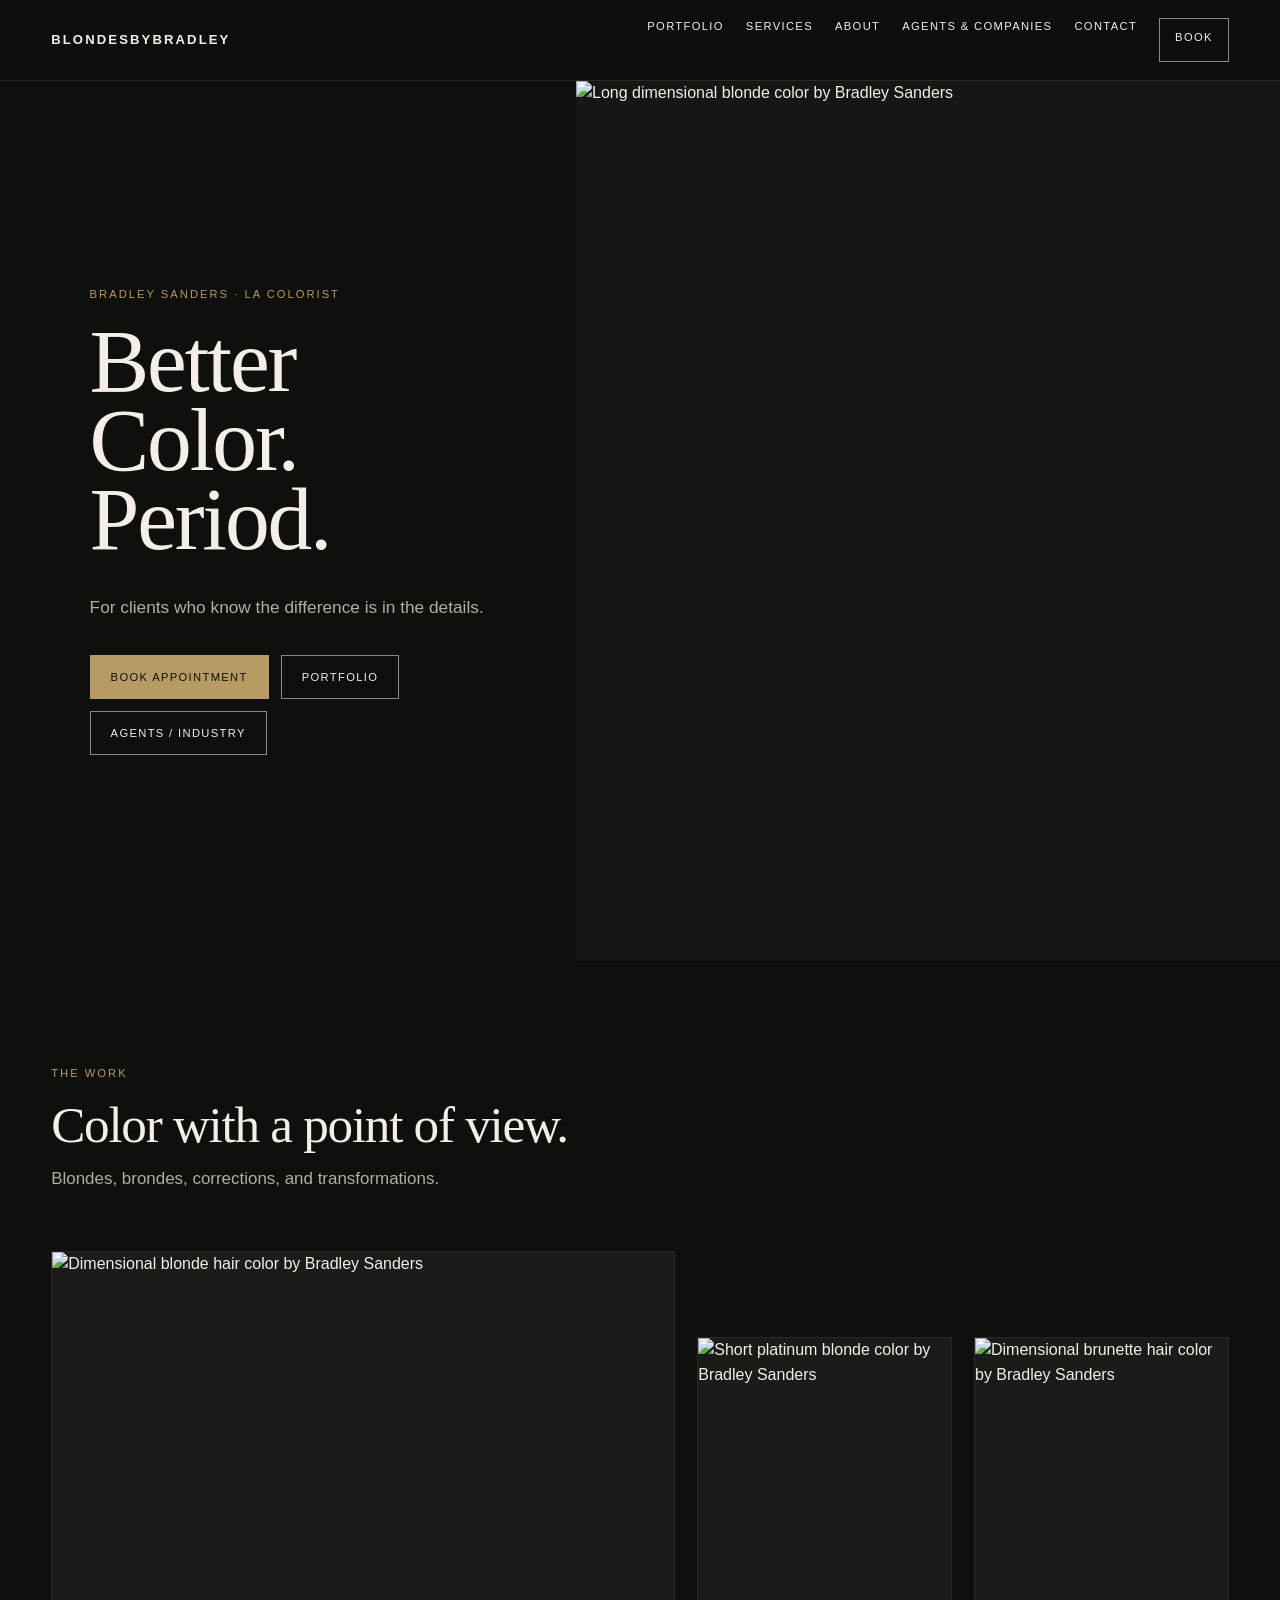
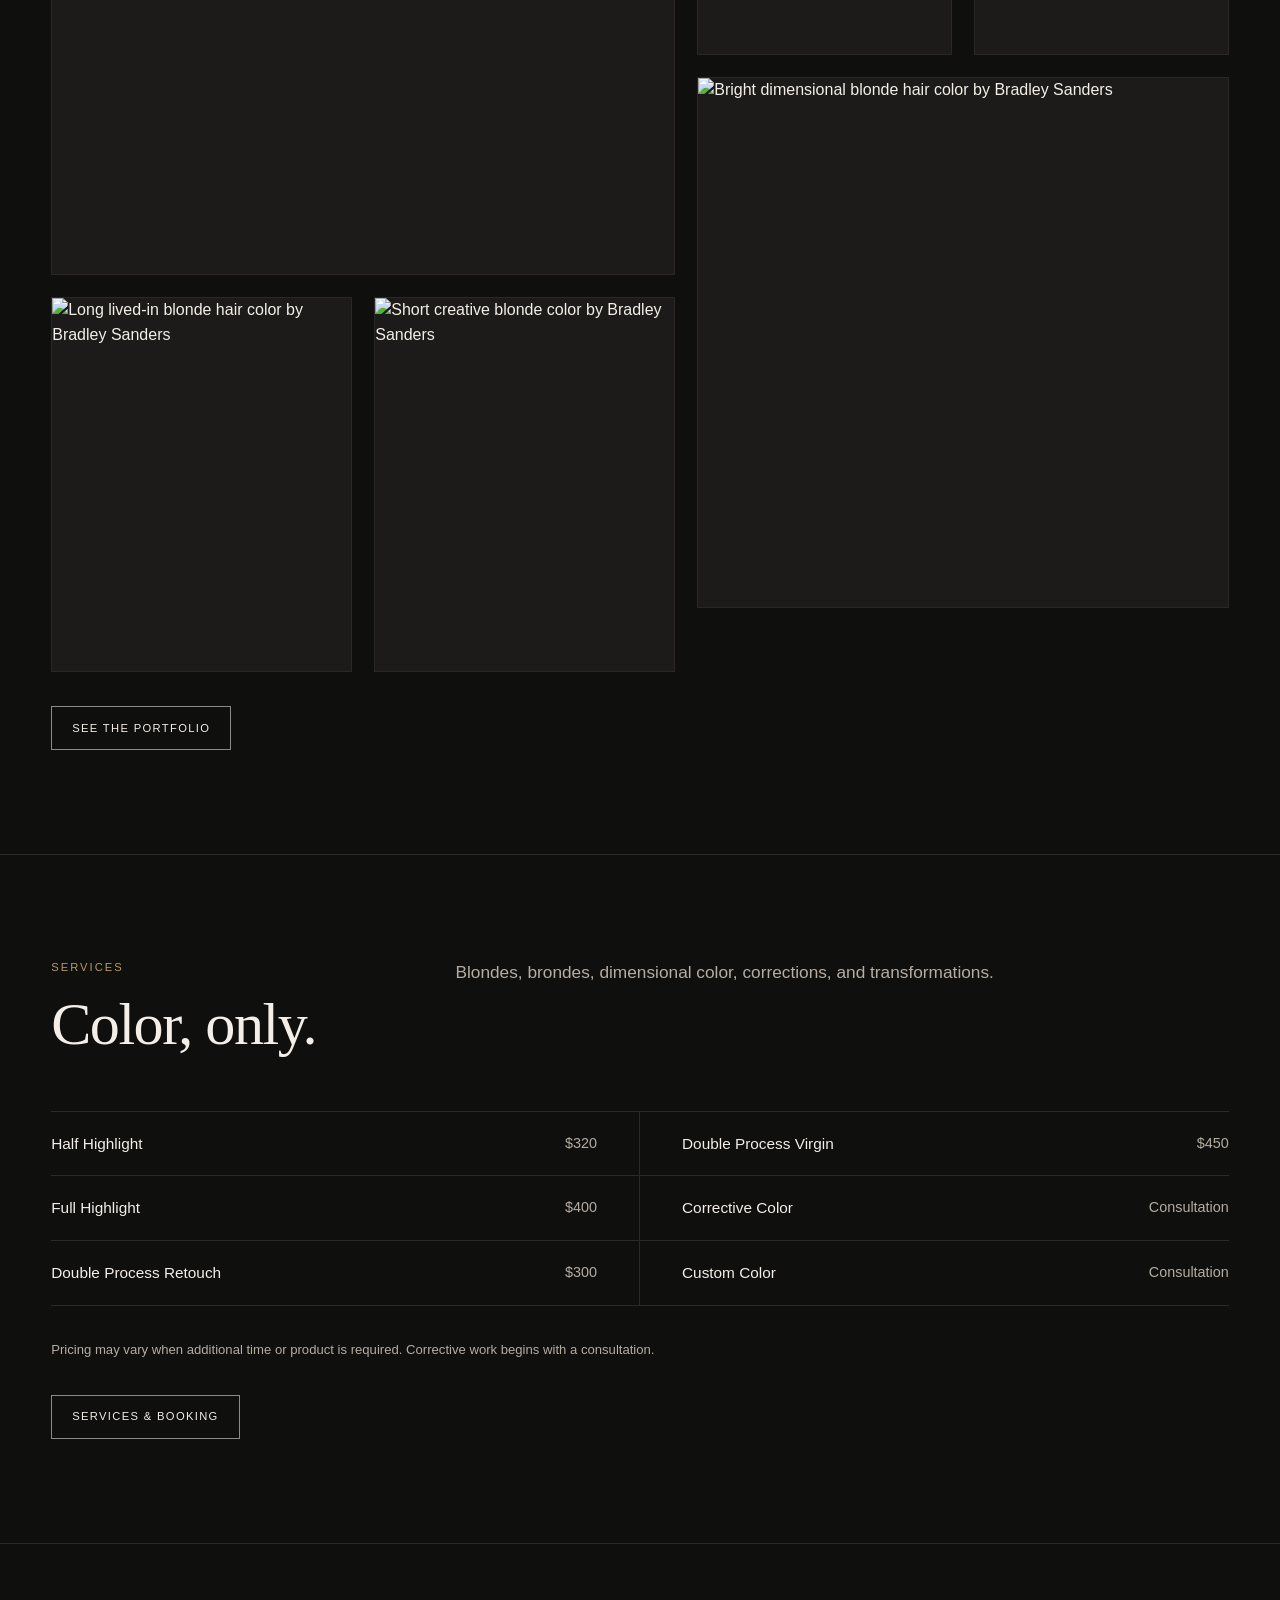
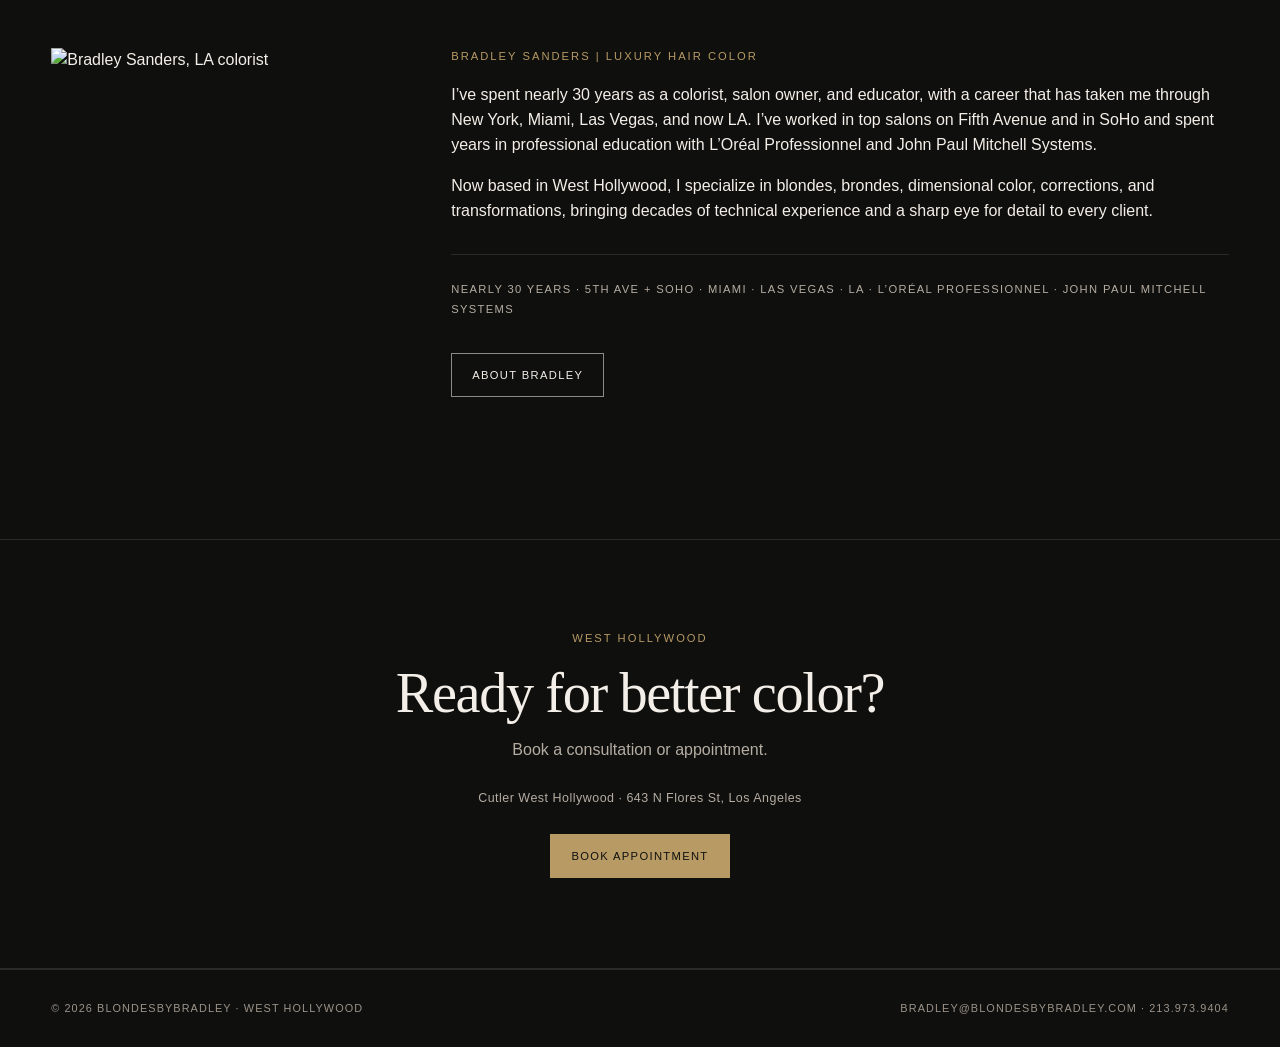
==== index.html @ 2f57b3cc "Publish approved production website pages unchanged" ====
<!doctype html>
<html lang="en">
<head>
<meta charset="utf-8">
<meta name="viewport" content="width=device-width,initial-scale=1">
<meta name="description" content="Blondes, brondes, dimensional color and corrective color by Bradley Sanders, a West Hollywood hair colorist with nearly 30 years of experience.">
<title>West Hollywood Hair Colorist | Bradley Sanders | BlondesByBradley</title>

<link rel="canonical" href="https://blondesbybradley.com/">
<meta property="og:type" content="website">
<meta property="og:site_name" content="BlondesByBradley">
<meta property="og:title" content="West Hollywood Hair Colorist | Bradley Sanders | BlondesByBradley">
<meta property="og:description" content="Blondes, brondes, dimensional color and corrective color by Bradley Sanders, a West Hollywood hair colorist with nearly 30 years of experience.">
<meta property="og:url" content="https://blondesbybradley.com/">
<meta property="og:image" content="https://blondesbybradley.com/assets/home_hero.webp">
<meta name="twitter:card" content="summary_large_image">
<meta name="theme-color" content="#0f0f0e">
<link rel="icon" href="favicon.svg" type="image/svg+xml">
<link rel="manifest" href="site.webmanifest">
<link rel="stylesheet" href="styles.css">
<script type="application/ld+json">{"@context": "https://schema.org", "@type": ["Person", "ProfessionalService"], "name": "Bradley Sanders", "alternateName": "BlondesByBradley", "url": "https://blondesbybradley.com", "email": "bradley@blondesbybradley.com", "telephone": "+1-213-973-9404", "image": "https://blondesbybradley.com/assets/bradley-about-approved.jpg", "jobTitle": "Hair Colorist", "address": {"@type": "PostalAddress", "streetAddress": "643 N Flores St", "addressLocality": "Los Angeles", "addressRegion": "CA", "postalCode": "90069", "addressCountry": "US"}, "areaServed": ["West Hollywood", "Los Angeles"], "sameAs": ["https://www.instagram.com/blondesbybradley/"]}</script>
</head>
<body>
<header class="nav">
  <a class="brand" href="index.html">BLONDESBYBRADLEY</a>
  <button class="mobile-toggle" aria-label="Menu" aria-expanded="false">☰</button>
  <nav class="navlinks">
    <a href="portfolio.html">Portfolio</a>
    <a href="services.html">Services</a>
    <a href="about.html">About</a>
    <a href="agents.html">Agents & Companies</a>
    <a href="contact.html">Contact</a>
    <a class="nav-cta" href="https://www.cutlerwesthollywood.com/" target="_blank" rel="noopener">Book</a>
  </nav>
</header>

<main>
<section class="home-hero">
  <div class="home-hero-copy">
    <div class="eyebrow">Bradley Sanders · LA Colorist</div>
    <h1>Better Color.<br>Period.</h1>
    <p class="lead">For clients who know the difference is in the details.</p>
    <div class="actions">
      <a class="btn primary" href="https://www.cutlerwesthollywood.com/" target="_blank" rel="noopener">Book Appointment</a>
      <a class="btn ghost-dark" href="portfolio.html">Portfolio</a>
      <a class="btn ghost-dark" href="agents.html">Agents / Industry</a>
    </div>
  </div>
  <div class="home-hero-media"><img src="assets/home_hero.webp" alt="Long dimensional blonde color by Bradley Sanders" width="1122" height="1402" decoding="async" loading="eager" fetchpriority="high"></div>
</section>

<section class="section">
  <div class="wrap">
    <div class="home-work-intro">
      <div class="eyebrow">The Work</div>
      <h2>Color with a point of view.</h2>
      <p>Blondes, brondes, corrections, and transformations.</p>
    </div>
    <div class="editorial-gallery">
      <div class="editorial-column">
        <div class="editorial-card"><img src="assets/home_work_01.webp" alt="Dimensional blonde hair color by Bradley Sanders" width="1254" height="1254" decoding="async" loading="lazy"></div>
        <div class="editorial-row">
          <div class="editorial-card"><img src="assets/home_work_04.webp" alt="Long lived-in blonde hair color by Bradley Sanders" width="1122" height="1402" decoding="async" loading="lazy"></div>
          <div class="editorial-card"><img src="assets/home_work_05.webp" alt="Short creative blonde color by Bradley Sanders" width="1254" height="1254" decoding="async" loading="lazy"></div>
        </div>
      </div>
      <div class="editorial-column offset">
        <div class="editorial-row">
          <div class="editorial-card"><img src="assets/home_work_02.webp" alt="Short platinum blonde color by Bradley Sanders" width="1254" height="1254" decoding="async" loading="lazy"></div>
          <div class="editorial-card"><img src="assets/home_work_03_brunette.webp" alt="Dimensional brunette hair color by Bradley Sanders" width="1122" height="1402" decoding="async" loading="lazy"></div>
        </div>
        <div class="editorial-card"><img src="assets/home_work_06.webp" alt="Bright dimensional blonde hair color by Bradley Sanders" width="1254" height="1254" decoding="async" loading="lazy"></div>
      </div>
    </div>
    <div class="actions"><a class="btn ghost-dark" href="portfolio.html">See the Portfolio</a></div>
  </div>
</section>

<section class="section">
  <div class="wrap">
    <div class="section-head">
      <div><div class="eyebrow">Services</div><h2>Color, only.</h2></div>
      <p>Blondes, brondes, dimensional color, corrections, and transformations.</p>
    </div>
    <div class="price-grid">
      <div class="price-item"><span>Half Highlight</span><span>$320</span></div>
      <div class="price-item"><span>Double Process Virgin</span><span>$450</span></div>
      <div class="price-item"><span>Full Highlight</span><span>$400</span></div>
      <div class="price-item"><span>Corrective Color</span><span>Consultation</span></div>
      <div class="price-item"><span>Double Process Retouch</span><span>$300</span></div>
      <div class="price-item"><span>Custom Color</span><span>Consultation</span></div>
    </div>
    <p class="note">Pricing may vary when additional time or product is required. Corrective work begins with a consultation.</p>
    <div class="actions"><a class="btn ghost-dark" href="services.html">Services & Booking</a></div>
  </div>
</section>

<section class="section">
  <div class="wrap home-about">
    <div class="home-about-image"><img src="assets/bradley-about-approved.jpg" alt="Bradley Sanders, LA colorist" width="848" height="1060" decoding="async" loading="lazy"></div>
    <div class="home-about-copy">
      <div class="eyebrow">Bradley Sanders | Luxury Hair Color</div>
      <p>I’ve spent nearly 30 years as a colorist, salon owner, and educator, with a career that has taken me through New York, Miami, Las Vegas, and now LA. I’ve worked in top salons on Fifth Avenue and in SoHo and spent years in professional education with L’Oréal Professionnel and John Paul Mitchell Systems.</p>
      <p>Now based in West Hollywood, I specialize in blondes, brondes, dimensional color, corrections, and transformations, bringing decades of technical experience and a sharp eye for detail to every client.</p>
      <div class="credentials-line">Nearly 30 Years · 5th Ave + SoHo · Miami · Las Vegas · LA · L’Oréal Professionnel · John Paul Mitchell Systems</div>
      <div class="actions"><a class="btn ghost-dark" href="about.html">About Bradley</a></div>
    </div>
  </div>
</section>

<section class="booking-band">
  <div class="wrap">
    <div class="eyebrow">West Hollywood</div>
    <h2>Ready for better color?</h2>
    <p>Book a consultation or appointment.</p><p class="location-line">Cutler West Hollywood · 643 N Flores St, Los Angeles</p>
    <a class="btn primary" href="https://www.cutlerwesthollywood.com/" target="_blank" rel="noopener">Book Appointment</a>
  </div>
</section>
</main>

<footer class="footer">
  <div>© 2026 BlondesByBradley · West Hollywood</div>
  <div><a href="mailto:bradley@blondesbybradley.com">bradley@blondesbybradley.com</a> · <a href="tel:+12139739404">213.973.9404</a></div>
</footer>
<script src="script.js"></script>
</body></html>
---- styles.css ----
:root{
  --ink:#f3eee7;
  --charcoal:#0f0f0e;
  --charcoal-2:#171615;
  --charcoal-3:#1d1b19;
  --ivory:#f3eee7;
  --muted:#b5ada2;
  --muted-2:#9b9389;
  --gold:#b79a64;
  --line:rgba(243,238,231,.12);
  --serif:"EB Garamond", Georgia, serif;
  --sans:"Inter", Arial, sans-serif;
}
*{box-sizing:border-box}
html{scroll-behavior:smooth}
body{margin:0;background:var(--charcoal);color:var(--ink);font-family:var(--sans);font-size:16px;line-height:1.56;-webkit-font-smoothing:antialiased}
a{color:inherit;text-decoration:none}
img{display:block;max-width:100%}
button,input,select,textarea{font:inherit}
.wrap{width:min(1180px,92vw);margin:0 auto}
.nav{position:sticky;top:0;z-index:50;display:flex;align-items:center;justify-content:space-between;padding:18px 4vw;border-bottom:1px solid var(--line);background:rgba(15,15,14,.96);backdrop-filter:blur(14px)}
.brand{font-size:.82rem;letter-spacing:.16em;font-weight:700;white-space:nowrap}
.navlinks{display:flex;gap:22px;align-items:center;font-size:.7rem;letter-spacing:.12em;text-transform:uppercase}
.navlinks a{position:relative}
.navlinks a:not(.nav-cta)::after{content:"";position:absolute;left:0;right:100%;bottom:-5px;height:1px;background:var(--ivory);transition:right .25s ease}
.navlinks a:hover::after,.navlinks a.active::after{right:0}
.nav-cta{border:1px solid rgba(243,238,231,.55);padding:10px 15px;transition:.25s ease}
.nav-cta:hover{background:var(--gold);border-color:var(--gold);color:#11110f}
.mobile-toggle{display:none;background:none;border:0;font-size:1.2rem;color:var(--ivory)}
.eyebrow{font-size:.7rem;letter-spacing:.18em;text-transform:uppercase;color:var(--gold);margin:0 0 18px}
h1,h2,h3{font-family:var(--serif);font-weight:500;letter-spacing:-.025em;margin:0}
h1{font-size:clamp(4.1rem,7vw,7rem);line-height:.88}
h2{font-size:clamp(2.7rem,4.7vw,4.8rem);line-height:.96}
h3{font-size:clamp(1.45rem,2vw,2rem);line-height:1.05}
.lead{font-size:clamp(1.02rem,1.35vw,1.18rem);max-width:560px;margin:28px 0 0;color:var(--muted)}
.actions{display:flex;flex-wrap:wrap;gap:12px;margin-top:34px}
.btn{display:inline-flex;align-items:center;justify-content:center;min-height:46px;padding:0 20px;border:1px solid currentColor;font-size:.7rem;letter-spacing:.12em;text-transform:uppercase;transition:.25s ease}
.btn.primary{background:var(--gold);border-color:var(--gold);color:#11110f}
.btn:hover{background:var(--ivory);border-color:var(--ivory);color:#11110f}
.btn.ghost-dark{color:var(--ivory);border-color:rgba(243,238,231,.55)}
.text-link{font-size:.76rem;letter-spacing:.12em;text-transform:uppercase;border-bottom:1px solid currentColor;padding-bottom:4px}
.section{padding:104px 0;border-bottom:1px solid var(--line);background:var(--charcoal)}
.section.compact{padding:76px 0}
.page-hero{padding:112px 0 76px;border-bottom:1px solid var(--line);background:var(--charcoal)}
.page-hero h1{max-width:11ch}
.page-hero .lede{max-width:760px;color:var(--muted)}
.section-head{display:grid;grid-template-columns:.44fr 1fr;gap:64px;align-items:start;margin-bottom:58px}
.section-head p{margin:0;max-width:690px;font-size:1.08rem;color:var(--muted)}
.footer{padding:30px 4vw;display:flex;justify-content:space-between;gap:20px;font-size:.68rem;letter-spacing:.1em;text-transform:uppercase;border-top:1px solid var(--line);background:var(--charcoal);color:var(--muted-2)}

/* HOME */
.home-hero{display:grid;grid-template-columns:minmax(0,.9fr) minmax(0,1.1fr);background:var(--charcoal);color:var(--ivory);min-height:850px}
.home-hero-copy{display:flex;flex-direction:column;justify-content:center;padding:8vw 6vw 8vw 7vw;position:relative;z-index:2}
.home-hero-copy h1{max-width:7.6ch}
.home-hero-copy .lead{max-width:410px;margin-top:36px;position:relative;display:block;z-index:3}
.home-hero-media{display:flex;align-items:stretch;background:var(--charcoal-2);min-width:0}
.home-hero-media img{width:100%;height:100%;object-fit:contain;background:var(--charcoal-2)}
.home-work-intro{max-width:760px;margin-bottom:58px}
.home-work-intro h2{font-size:clamp(2.4rem,4vw,4.2rem)}
.home-work-intro p{color:var(--muted);font-size:1.06rem}
.editorial-gallery{display:grid;grid-template-columns:1.08fr .92fr;gap:22px;align-items:start}
.editorial-column{display:grid;gap:22px}
.editorial-column.offset{padding-top:86px}
.editorial-card{background:var(--charcoal-3);border:1px solid rgba(243,238,231,.06)}
.editorial-card img{width:100%;height:auto;object-fit:contain;background:var(--charcoal-3)}
.editorial-row{display:grid;grid-template-columns:repeat(2,1fr);gap:22px}
.price-grid{display:grid;grid-template-columns:repeat(2,1fr);gap:0;border-top:1px solid var(--line);margin-top:50px}
.price-item{display:flex;justify-content:space-between;gap:28px;padding:20px 0;border-bottom:1px solid var(--line)}
.price-item:nth-child(odd){padding-right:42px;border-right:1px solid var(--line)}
.price-item:nth-child(even){padding-left:42px}
.price-item span:first-child{font-size:.96rem}
.price-item span:last-child{font-size:.9rem;color:var(--muted)}
.home-about{display:grid;grid-template-columns:310px 1fr;gap:90px;align-items:start}
.home-about-image img{width:100%;height:auto;object-fit:contain}
.home-about-copy{max-width:780px}
.home-about-copy p{color:var(--ink)}
.home-about-copy .credentials-line{margin:30px 0 0;padding-top:24px;border-top:1px solid var(--line);font-size:.7rem;letter-spacing:.12em;line-height:1.8;text-transform:uppercase;color:var(--muted)}
.booking-band{text-align:center;padding:90px 0;background:var(--charcoal);color:var(--ivory);border-bottom:1px solid var(--line)}
.booking-band h2{font-size:clamp(2.5rem,4.4vw,4.5rem)}
.booking-band p{color:var(--muted);margin:18px auto 26px;max-width:560px}

/* PORTFOLIO */
.portfolio-grid{display:grid;grid-template-columns:repeat(12,1fr);gap:22px;align-items:start}
.portfolio-card{margin:0;background:var(--charcoal-3);border:1px solid rgba(243,238,231,.06)}
.portfolio-card img{width:100%;height:auto;object-fit:contain;background:var(--charcoal-3)}
.portfolio-card figcaption{padding:10px 2px 0;font-size:.68rem;letter-spacing:.1em;text-transform:uppercase;color:var(--muted)}
.portfolio-card.span4{grid-column:span 4}
.portfolio-card.span5{grid-column:span 5}
.portfolio-card.span6{grid-column:span 6}
.portfolio-card.shift-s{margin-top:70px}
.portfolio-card.shift-m{margin-top:110px}
.portfolio-card.shift-l{margin-top:150px}

/* ABOUT */
.about-layout{display:grid;grid-template-columns:.9fr 1.1fr;gap:9vw;align-items:start}
.bio-copy{max-width:690px}
.bio-copy p{margin:0 0 18px;color:var(--ink);font-size:1.03rem}
.fact-grid{display:grid;grid-template-columns:repeat(2,1fr);border-top:1px solid var(--line);margin-top:42px}
.fact{padding:22px 0;border-bottom:1px solid var(--line)}
.fact:nth-child(odd){padding-right:36px;border-right:1px solid var(--line)}
.fact:nth-child(even){padding-left:36px}
.fact strong{display:block;font-family:var(--serif);font-size:1.45rem;font-weight:500;margin-bottom:3px}
.fact span{font-size:.74rem;letter-spacing:.08em;text-transform:uppercase;color:var(--muted)}

/* SERVICES */
.services-grid{display:grid;grid-template-columns:repeat(2,1fr);gap:0;border-top:1px solid var(--line)}
.service{padding:36px 0;border-bottom:1px solid var(--line)}
.service:nth-child(odd){padding-right:50px;border-right:1px solid var(--line)}
.service:nth-child(even){padding-left:50px}
.service p{margin:13px 0 0;color:var(--muted);max-width:470px}
.service-price{display:block;margin-top:14px;font-size:.72rem;letter-spacing:.1em;text-transform:uppercase;color:var(--ink)}
.note{font-size:.82rem;color:var(--muted);margin-top:34px;max-width:760px}
.booking-box{display:grid;grid-template-columns:1fr 1fr;gap:70px;align-items:center}
.booking-box .contact-links{margin-top:0}

/* AGENTS */
.agent-hero{display:grid;grid-template-columns:.92fr 1.08fr;background:var(--charcoal);color:var(--ivory)}
.agent-copy{padding:100px 7vw;display:flex;justify-content:center;flex-direction:column}
.agent-copy .lead{color:var(--muted)}
.agent-media{display:flex;background:var(--charcoal-2)}
.agent-media img{width:100%;height:100%;object-fit:contain;background:var(--charcoal-2)}
.credentials{display:grid;grid-template-columns:repeat(2,1fr);border-top:1px solid var(--line)}
.cred{padding:20px 0;border-bottom:1px solid var(--line)}
.cred:nth-child(odd){padding-right:40px;border-right:1px solid var(--line)}
.cred:nth-child(even){padding-left:40px}
.cred strong{display:block;font-family:var(--serif);font-size:1.35rem;font-weight:500;margin-bottom:4px}
.cred span{color:var(--muted);font-size:.82rem}
.form-grid{display:grid;grid-template-columns:repeat(2,1fr);gap:22px}
.field{display:flex;flex-direction:column;gap:8px}
.field.full{grid-column:1/-1}
label{font-size:.68rem;letter-spacing:.13em;text-transform:uppercase;color:var(--muted)}
input,select,textarea{width:100%;border:0;border-bottom:1px solid var(--line);background:transparent;padding:12px 2px;border-radius:0;outline:none;color:var(--ink)}
textarea{min-height:135px;resize:vertical}
input:focus,select:focus,textarea:focus{border-bottom-color:var(--ivory)}

/* CONTACT */
.contact-grid{display:grid;grid-template-columns:1fr 1fr;gap:9vw}
.contact-links{display:grid;border-top:1px solid var(--line)}
.contact-links a{display:flex;justify-content:space-between;gap:20px;padding:20px 0;border-bottom:1px solid var(--line);font-size:.82rem;letter-spacing:.08em;text-transform:uppercase}
.contact-links a span:last-child{color:var(--muted);text-transform:none;letter-spacing:0;text-align:right}

@media(max-width:900px){
  .navlinks{display:none;position:absolute;top:66px;left:0;right:0;padding:24px 4vw;background:rgba(15,15,14,.98);border-bottom:1px solid var(--line);flex-direction:column;align-items:flex-start}.navlinks.open{display:flex}.mobile-toggle{display:block}
  .home-hero,.agent-hero{grid-template-columns:1fr;min-height:auto}.home-hero-copy{padding:92px 6vw 68px}.home-hero-media img,.agent-media img{height:auto}
  .section{padding:78px 0}.section-head,.about-layout,.contact-grid,.booking-box{grid-template-columns:1fr;gap:32px}.section-head{margin-bottom:42px}
  .editorial-gallery{grid-template-columns:1fr}.editorial-column.offset{padding-top:0}.editorial-row{grid-template-columns:1fr}
  .price-grid,.services-grid,.credentials,.fact-grid{grid-template-columns:1fr}
  .price-item:nth-child(n),.service:nth-child(n),.cred:nth-child(n),.fact:nth-child(n){padding-left:0;padding-right:0;border-right:0}
  .home-about{grid-template-columns:1fr;gap:36px}.home-about-image{max-width:310px}
  .portfolio-grid{grid-template-columns:1fr}.portfolio-card:nth-child(n){grid-column:auto;margin-top:0}
  .form-grid{grid-template-columns:1fr}.field.full{grid-column:auto}.agent-copy{padding:90px 6vw 65px}
}
@media(max-width:560px){
  h1{font-size:3.7rem}.page-hero h1{font-size:3.9rem}.nav{padding:17px 5vw}.section{padding:62px 0}.wrap{width:min(90vw,1180px)}
  .footer{flex-direction:column}.home-hero-copy{padding-top:78px}.contact-links a{flex-direction:column;gap:4px}.contact-links a span:last-child{text-align:left}
}

.portfolio-card.center-last{grid-column:5/9;margin-top:70px}
@media(max-width:900px){.portfolio-card.center-last{grid-column:auto;margin-top:0}}





/* AGENTS WORK STRIP - EQUAL SIZE */
.agents-work-grid{
  display:grid;
  grid-template-columns:repeat(3,1fr);
  gap:24px;
  align-items:start;
}
.agents-work-grid figure{margin:0}
.agents-work-frame{
  width:100%;
  aspect-ratio:4 / 5;
  background:var(--charcoal-3);
  display:flex;
  align-items:center;
  justify-content:center;
  overflow:hidden;
}
.agents-work-frame img{
  width:100%;
  height:100%;
  object-fit:contain;
  display:block;
}
.agents-work-grid figcaption{
  padding-top:10px;
  font-size:.68rem;
  letter-spacing:.1em;
  text-transform:uppercase;
  color:var(--muted);
}

/* PORTFOLIO IMPACT V5 */
.portfolio-impact{padding-top:28px}
.impact-row{
  display:grid;
  gap:28px;
  align-items:start;
  margin-bottom:96px;
}
.impact-7-5{grid-template-columns:1.4fr 1fr}
.impact-5-7{grid-template-columns:1fr 1.4fr}
.impact-6-6{grid-template-columns:1fr 1fr}
.impact-card{margin:0;min-width:0}
.impact-card img{
  width:100%;
  height:auto;
  object-fit:contain;
  background:var(--charcoal-3);
  display:block;
}
.impact-card figcaption{
  padding-top:10px;
  font-size:.68rem;
  letter-spacing:.1em;
  text-transform:uppercase;
  color:var(--muted);
}
.impact-drop{margin-top:72px}
.impact-drop-sm{margin-top:42px}

@media(max-width:900px){
  .agents-work-grid{grid-template-columns:1fr;gap:36px}
  .impact-row,
  .impact-7-5,
  .impact-5-7,
  .impact-6-6{
    grid-template-columns:1fr;
    gap:36px;
    margin-bottom:58px;
  }
  .impact-drop,.impact-drop-sm{margin-top:0}
}

.location-line{margin-top:10px;font-size:.78rem;letter-spacing:.04em;color:var(--muted)}
.career-path{margin:8px 0 24px;color:var(--muted);font-size:.9rem;letter-spacing:.04em}
.bronde-final{grid-column:2/12;margin-top:70px}
@media(max-width:900px){.bronde-final{grid-column:auto;margin-top:0}}

/* FINAL OVERLAP SAFETY */
.about-layout h2{max-width:100%;overflow-wrap:anywhere}
#agents-profile .section-head,
.agents-profile .section-head,
.agents-projects .section-head{grid-template-columns:1fr 1fr}
.section-head h2{max-width:100%}
.agent-copy,.section-head>div,.section-head>p{min-width:0}

/* LAUNCH POLISH */
:focus-visible{outline:2px solid var(--gold);outline-offset:4px}
.navlinks a,.mobile-toggle,.btn{min-height:44px}
.form-note{font-size:.75rem;color:var(--muted);margin:10px 0 0}
@media (prefers-reduced-motion:reduce){
  *{scroll-behavior:auto!important;transition:none!important;animation:none!important}
}
@media(max-width:560px){
  .home-hero-copy h1{font-size:3.25rem;line-height:.94;max-width:100%}
  .page-hero h1{font-size:3.4rem;line-height:.96}
  .btn{width:100%;min-height:48px}
  .actions{width:100%}
  .agents-work-frame{aspect-ratio:auto}
  .agents-work-frame img{height:auto}
}
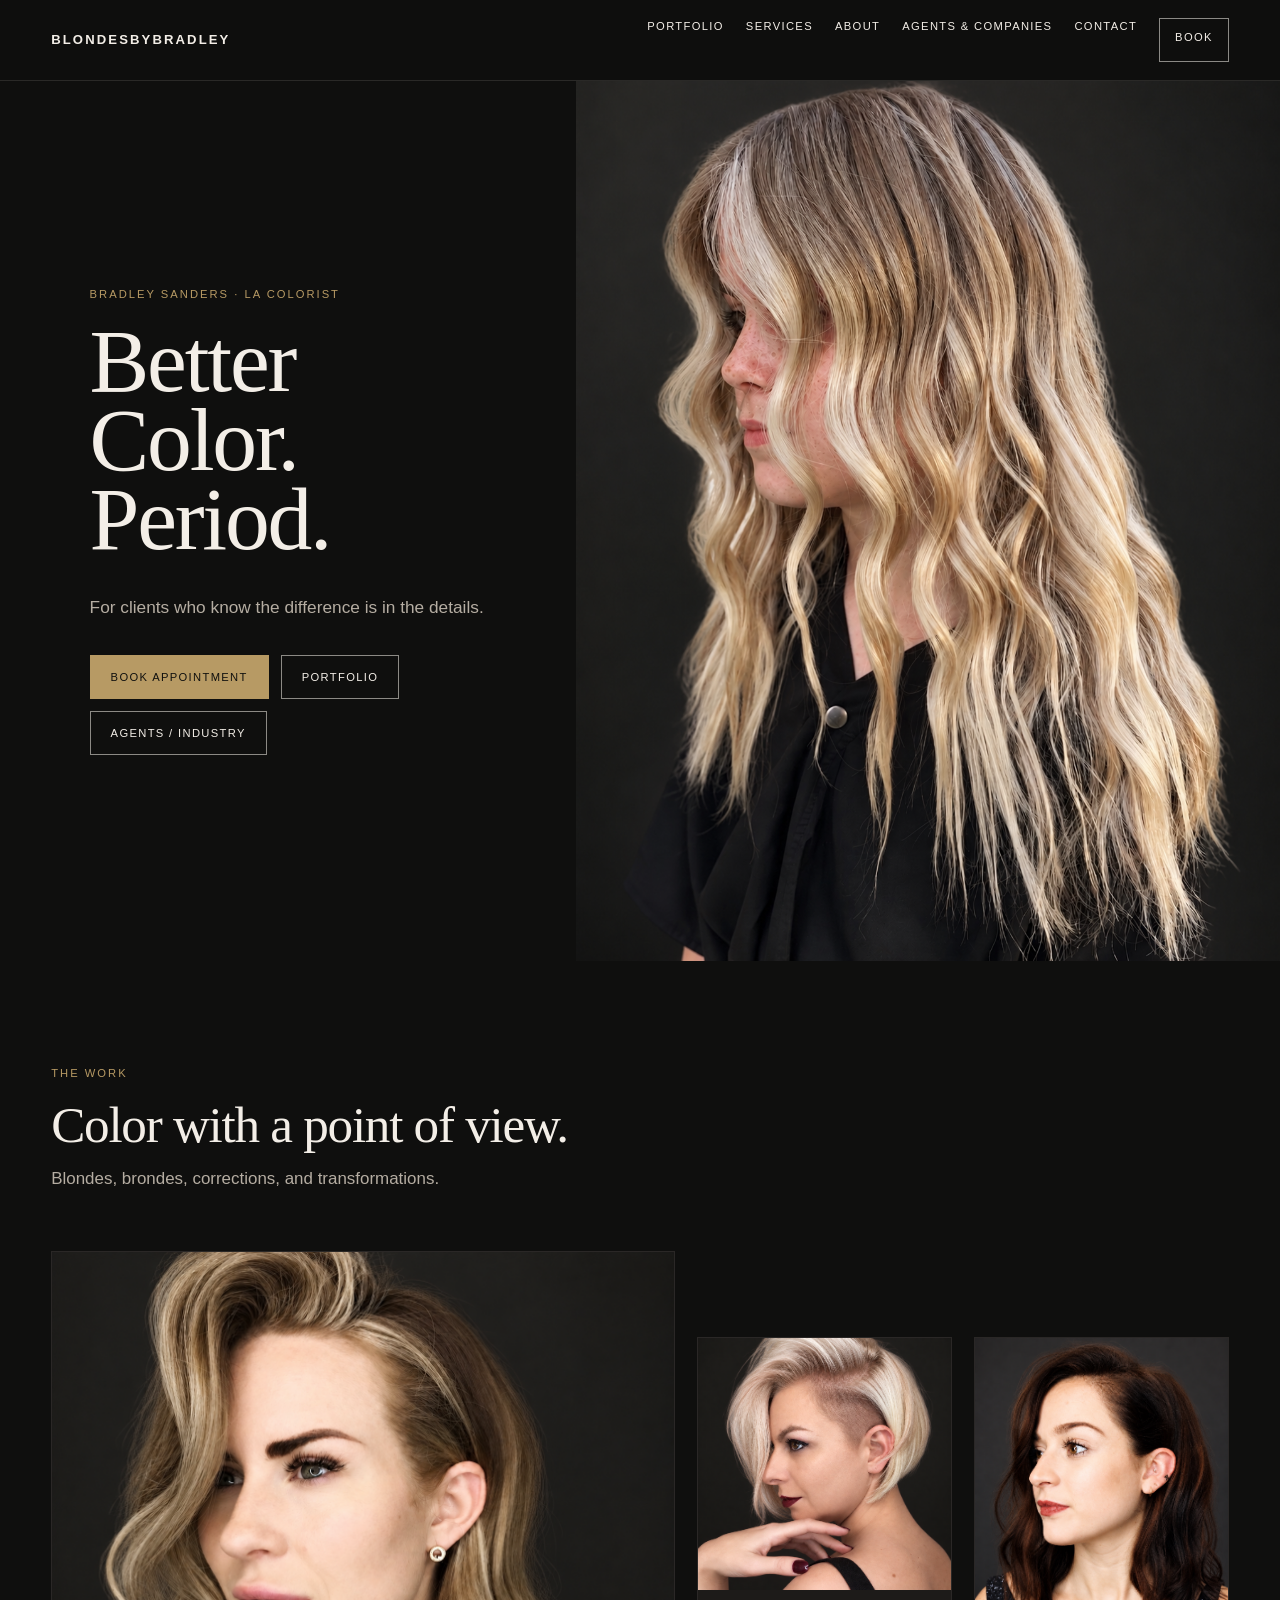
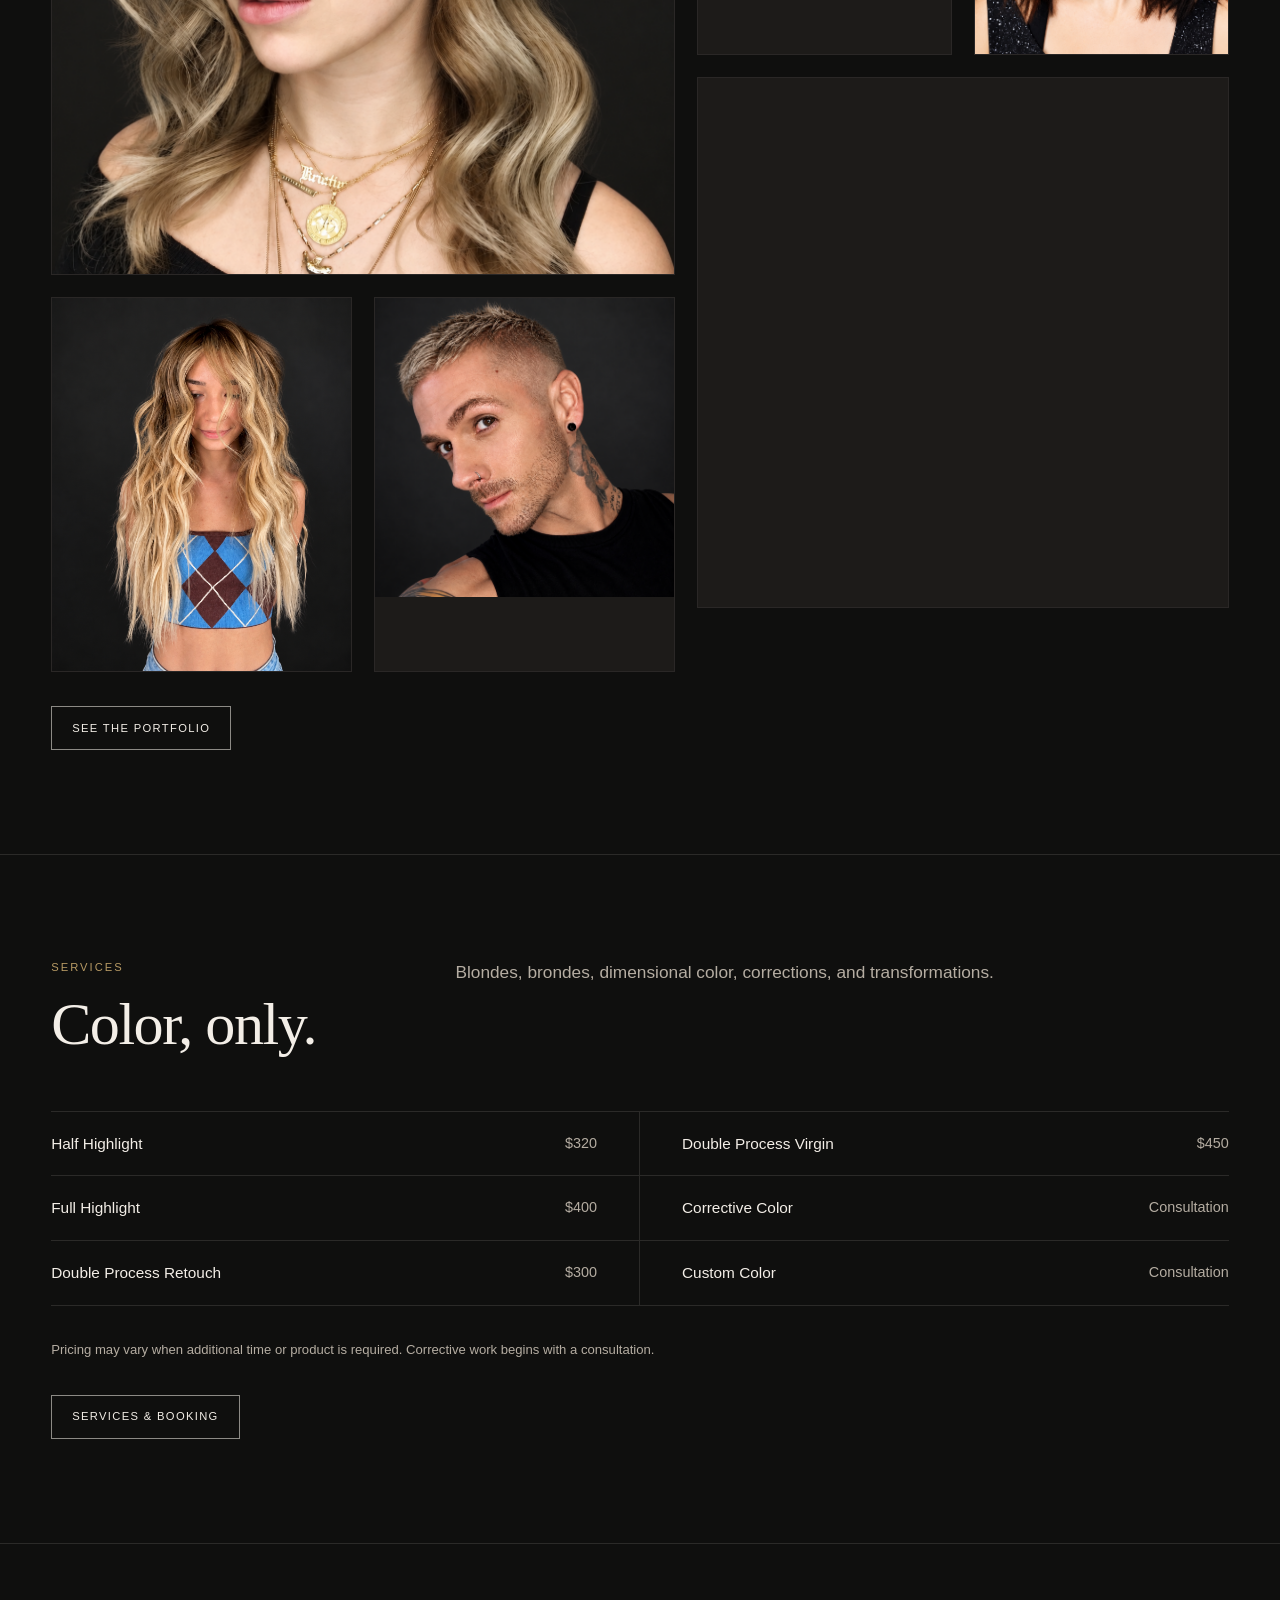
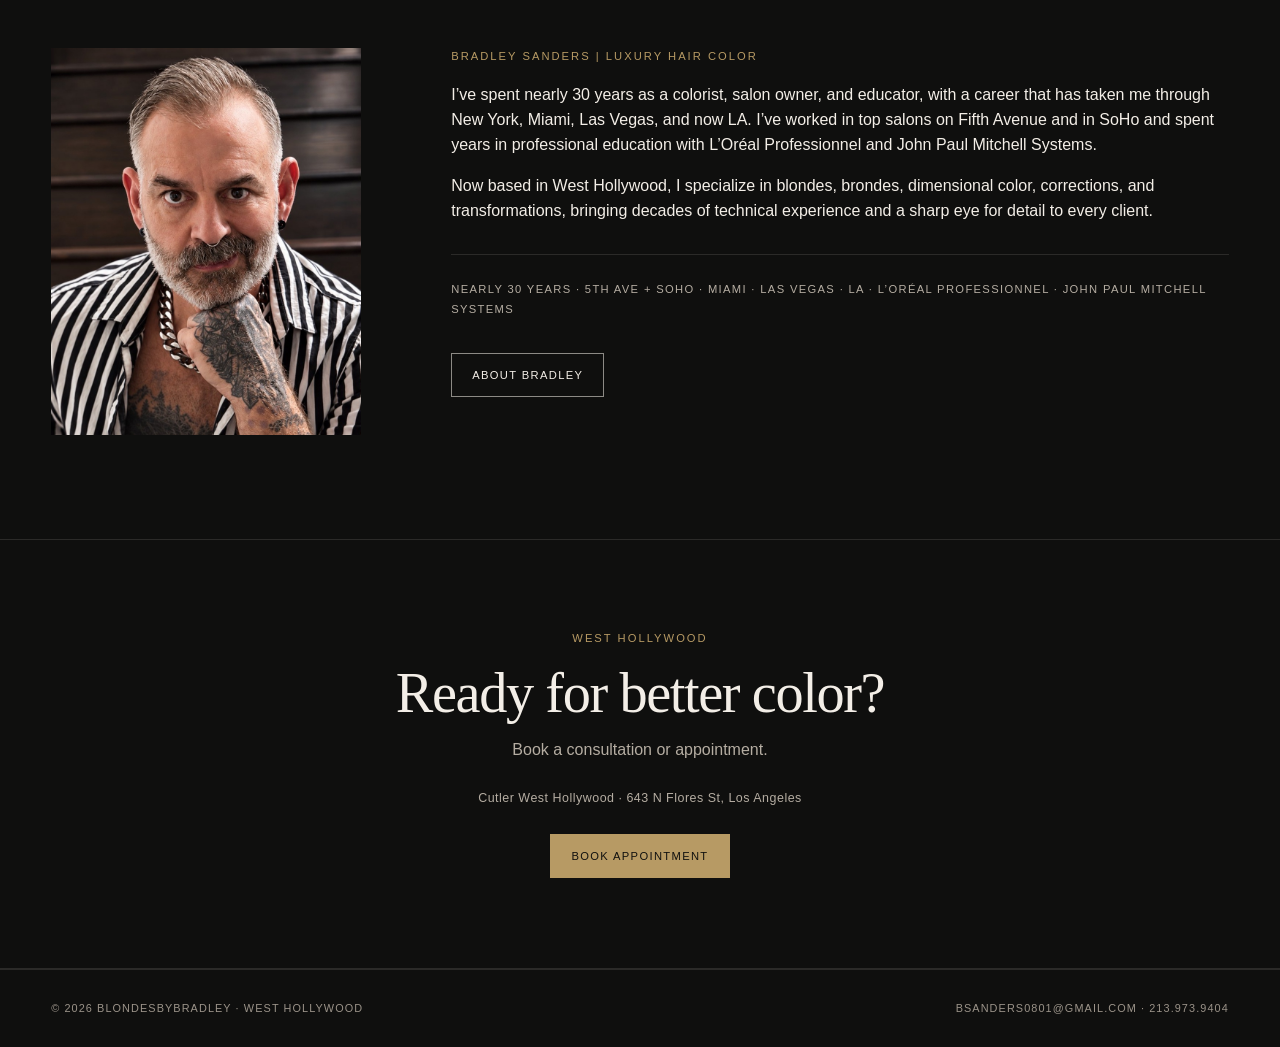
==== commit bfdb7952: "Temporarily route inquiries to working Gmail during Workspace recovery" ====
--- a/index.html
+++ b/index.html
@@ -18,7 +18,7 @@
 <link rel="icon" href="favicon.svg" type="image/svg+xml">
 <link rel="manifest" href="site.webmanifest">
 <link rel="stylesheet" href="styles.css">
-<script type="application/ld+json">{"@context": "https://schema.org", "@type": ["Person", "ProfessionalService"], "name": "Bradley Sanders", "alternateName": "BlondesByBradley", "url": "https://blondesbybradley.com", "email": "bradley@blondesbybradley.com", "telephone": "+1-213-973-9404", "image": "https://blondesbybradley.com/assets/bradley-about-approved.jpg", "jobTitle": "Hair Colorist", "address": {"@type": "PostalAddress", "streetAddress": "643 N Flores St", "addressLocality": "Los Angeles", "addressRegion": "CA", "postalCode": "90069", "addressCountry": "US"}, "areaServed": ["West Hollywood", "Los Angeles"], "sameAs": ["https://www.instagram.com/blondesbybradley/"]}</script>
+<script type="application/ld+json">{"@context": "https://schema.org", "@type": ["Person", "ProfessionalService"], "name": "Bradley Sanders", "alternateName": "BlondesByBradley", "url": "https://blondesbybradley.com", "email": "BSanders0801@gmail.com", "telephone": "+1-213-973-9404", "image": "https://blondesbybradley.com/assets/bradley-about-approved.jpg", "jobTitle": "Hair Colorist", "address": {"@type": "PostalAddress", "streetAddress": "643 N Flores St", "addressLocality": "Los Angeles", "addressRegion": "CA", "postalCode": "90069", "addressCountry": "US"}, "areaServed": ["West Hollywood", "Los Angeles"], "sameAs": ["https://www.instagram.com/blondesbybradley/"]}</script>
 </head>
 <body>
 <header class="nav">
@@ -120,7 +120,7 @@
 
 <footer class="footer">
   <div>© 2026 BlondesByBradley · West Hollywood</div>
-  <div><a href="mailto:bradley@blondesbybradley.com">bradley@blondesbybradley.com</a> · <a href="tel:+12139739404">213.973.9404</a></div>
+  <div><a href="mailto:BSanders0801@gmail.com">BSanders0801@gmail.com</a> · <a href="tel:+12139739404">213.973.9404</a></div>
 </footer>
 <script src="script.js"></script>
 </body></html>
--- a/styles.css
+++ b/styles.css
@@ -264,3 +264,10 @@
   .agents-work-frame{aspect-ratio:auto}
   .agents-work-frame img{height:auto}
 }
+
+/* Preserve source proportions when gallery and About photos scale down. */
+.pw img,
+.about-photo img{
+  height:auto;
+  object-fit:contain;
+}
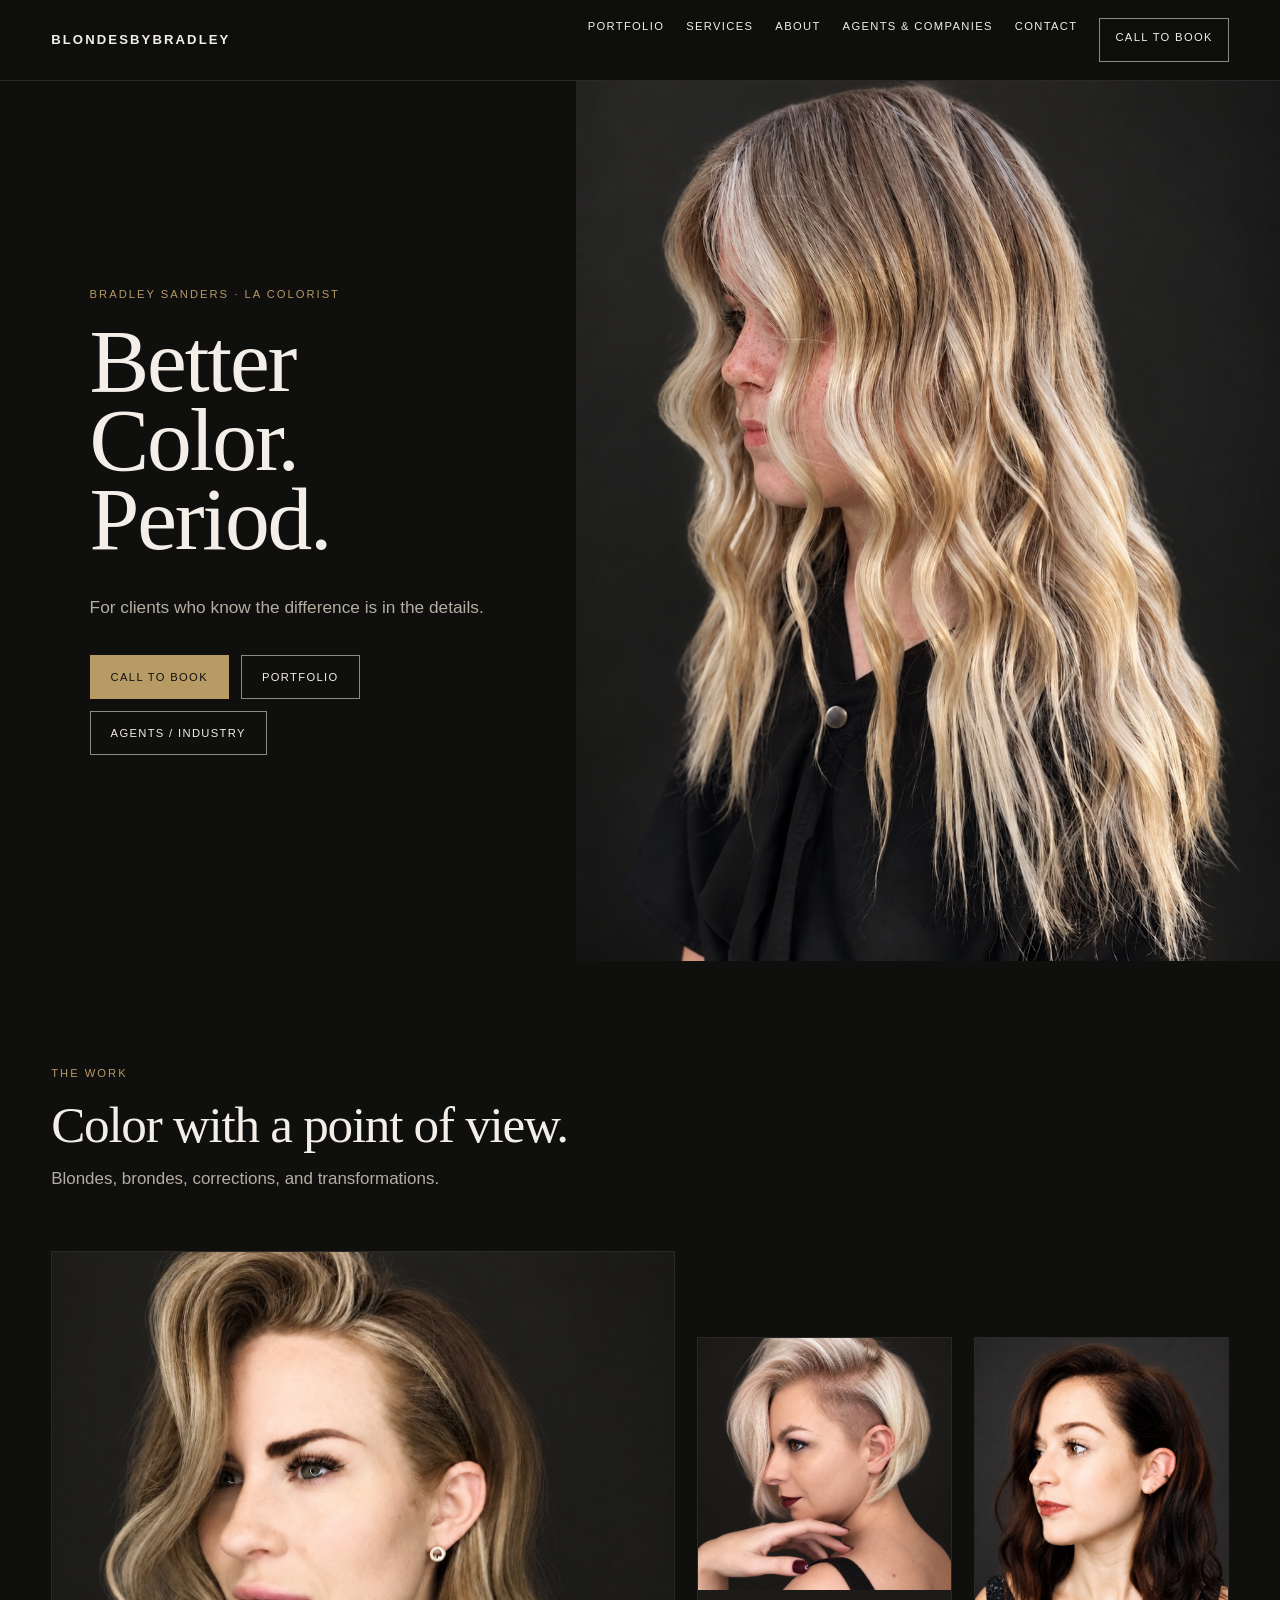
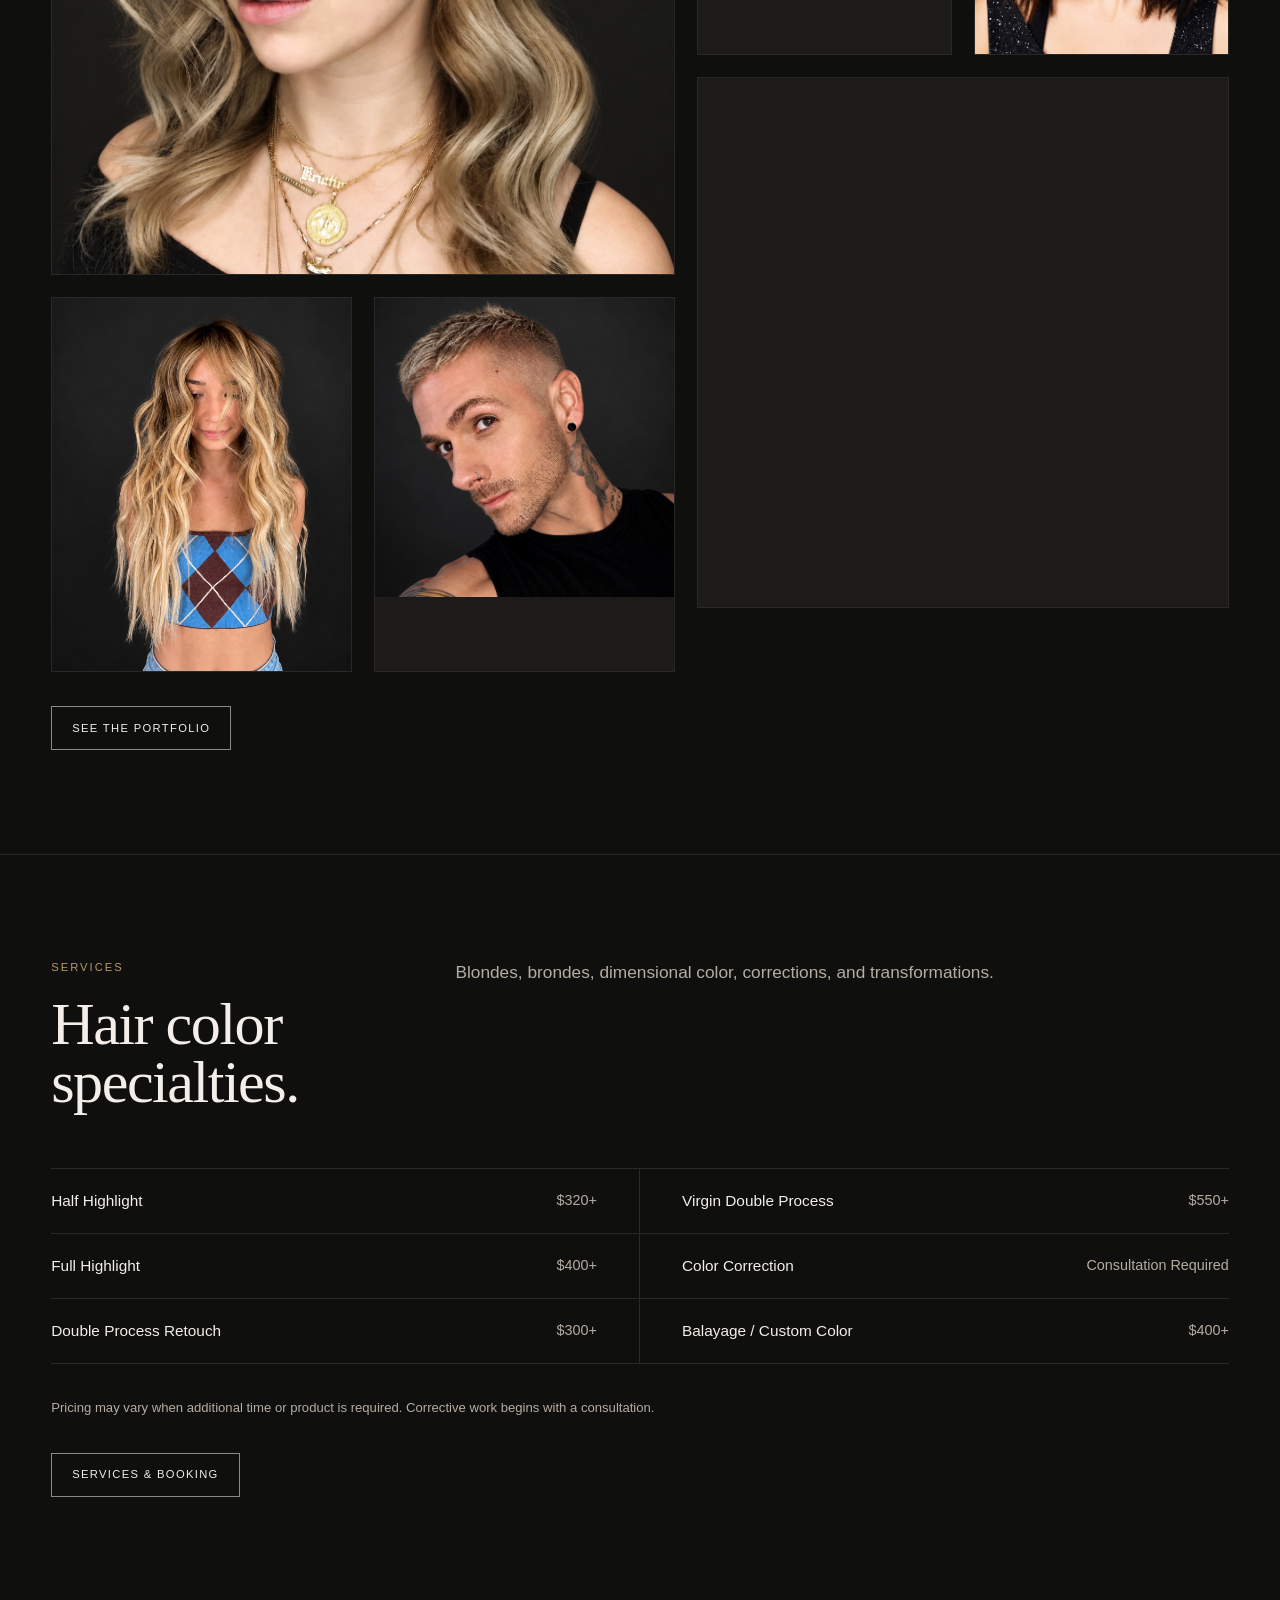
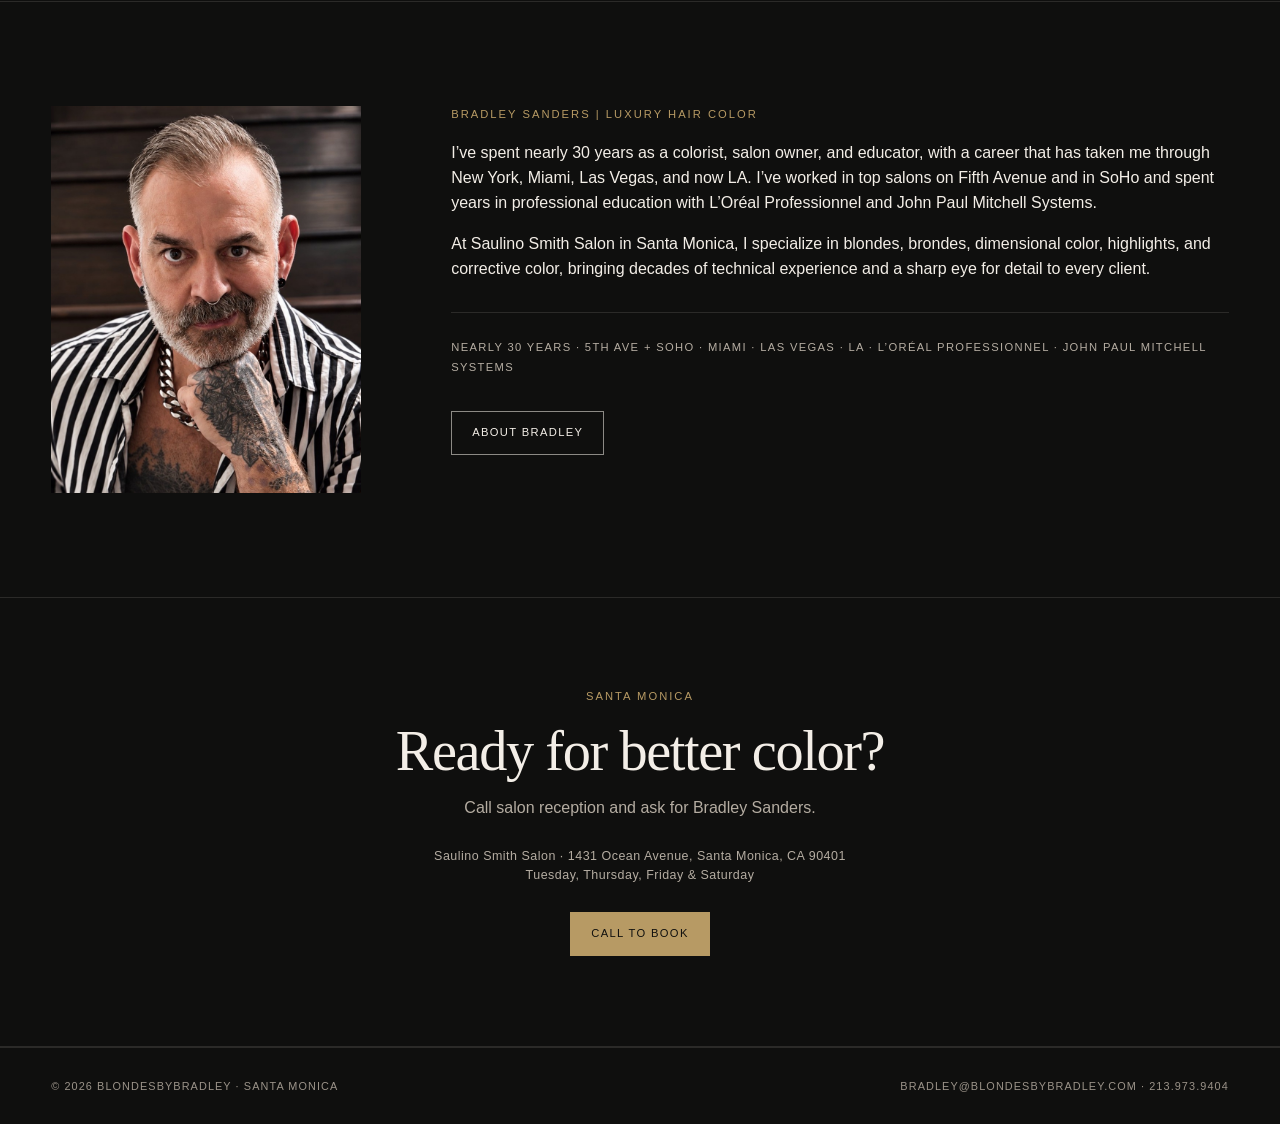
==== commit 0eab14be: "Move salon bookings and service menu to Saulino Smith in Santa Monica" ====
--- a/index.html
+++ b/index.html
@@ -3,14 +3,14 @@
 <head>
 <meta charset="utf-8">
 <meta name="viewport" content="width=device-width,initial-scale=1">
-<meta name="description" content="Blondes, brondes, dimensional color and corrective color by Bradley Sanders, a West Hollywood hair colorist with nearly 30 years of experience.">
-<title>West Hollywood Hair Colorist | Bradley Sanders | BlondesByBradley</title>
+<meta name="description" content="Blondes, brondes, highlights, dimensional color and corrective color by Bradley Sanders at Saulino Smith Salon in Santa Monica.">
+<title>Santa Monica Hair Colorist | Bradley Sanders | BlondesByBradley</title>
 
 <link rel="canonical" href="https://blondesbybradley.com/">
 <meta property="og:type" content="website">
 <meta property="og:site_name" content="BlondesByBradley">
-<meta property="og:title" content="West Hollywood Hair Colorist | Bradley Sanders | BlondesByBradley">
-<meta property="og:description" content="Blondes, brondes, dimensional color and corrective color by Bradley Sanders, a West Hollywood hair colorist with nearly 30 years of experience.">
+<meta property="og:title" content="Santa Monica Hair Colorist | Bradley Sanders | BlondesByBradley">
+<meta property="og:description" content="Blondes, brondes, highlights, dimensional color and corrective color by Bradley Sanders at Saulino Smith Salon in Santa Monica.">
 <meta property="og:url" content="https://blondesbybradley.com/">
 <meta property="og:image" content="https://blondesbybradley.com/assets/home_hero.webp">
 <meta name="twitter:card" content="summary_large_image">
@@ -18,7 +18,7 @@
 <link rel="icon" href="favicon.svg" type="image/svg+xml">
 <link rel="manifest" href="site.webmanifest">
 <link rel="stylesheet" href="styles.css">
-<script type="application/ld+json">{"@context": "https://schema.org", "@type": ["Person", "ProfessionalService"], "name": "Bradley Sanders", "alternateName": "BlondesByBradley", "url": "https://blondesbybradley.com", "email": "BSanders0801@gmail.com", "telephone": "+1-213-973-9404", "image": "https://blondesbybradley.com/assets/bradley-about-approved.jpg", "jobTitle": "Hair Colorist", "address": {"@type": "PostalAddress", "streetAddress": "643 N Flores St", "addressLocality": "Los Angeles", "addressRegion": "CA", "postalCode": "90069", "addressCountry": "US"}, "areaServed": ["West Hollywood", "Los Angeles"], "sameAs": ["https://www.instagram.com/blondesbybradley/"]}</script>
+<script type="application/ld+json">{"@context": "https://schema.org", "@type": ["Person", "ProfessionalService"], "name": "Bradley Sanders", "alternateName": "BlondesByBradley", "url": "https://blondesbybradley.com", "email": "bradley@blondesbybradley.com", "telephone": "+1-213-973-9404", "image": "https://blondesbybradley.com/assets/bradley-about-approved.jpg", "jobTitle": "Haircolorist", "address": {"@type": "PostalAddress", "streetAddress": "1431 Ocean Avenue", "addressLocality": "Santa Monica", "addressRegion": "CA", "postalCode": "90401", "addressCountry": "US"}, "areaServed": ["Santa Monica", "Los Angeles"], "sameAs": ["https://www.instagram.com/blondesbybradley/"], "worksFor": {"@type": "HairSalon", "name": "Saulino Smith Salon", "address": {"@type": "PostalAddress", "streetAddress": "1431 Ocean Avenue", "addressLocality": "Santa Monica", "addressRegion": "CA", "postalCode": "90401", "addressCountry": "US"}, "telephone": "+1-424-433-3354", "url": "https://saulinosmithsalon.com/"}}</script>
 </head>
 <body>
 <header class="nav">
@@ -30,7 +30,7 @@
     <a href="about.html">About</a>
     <a href="agents.html">Agents & Companies</a>
     <a href="contact.html">Contact</a>
-    <a class="nav-cta" href="https://www.cutlerwesthollywood.com/" target="_blank" rel="noopener">Book</a>
+    <a class="nav-cta" href="tel:+14244333354">Call to Book</a>
   </nav>
 </header>
 
@@ -41,7 +41,7 @@
     <h1>Better Color.<br>Period.</h1>
     <p class="lead">For clients who know the difference is in the details.</p>
     <div class="actions">
-      <a class="btn primary" href="https://www.cutlerwesthollywood.com/" target="_blank" rel="noopener">Book Appointment</a>
+      <a class="btn primary" href="tel:+14244333354">Call to Book</a>
       <a class="btn ghost-dark" href="portfolio.html">Portfolio</a>
       <a class="btn ghost-dark" href="agents.html">Agents / Industry</a>
     </div>
@@ -79,16 +79,16 @@
 <section class="section">
   <div class="wrap">
     <div class="section-head">
-      <div><div class="eyebrow">Services</div><h2>Color, only.</h2></div>
+      <div><div class="eyebrow">Services</div><h2>Hair color specialties.</h2></div>
       <p>Blondes, brondes, dimensional color, corrections, and transformations.</p>
     </div>
     <div class="price-grid">
-      <div class="price-item"><span>Half Highlight</span><span>$320</span></div>
-      <div class="price-item"><span>Double Process Virgin</span><span>$450</span></div>
-      <div class="price-item"><span>Full Highlight</span><span>$400</span></div>
-      <div class="price-item"><span>Corrective Color</span><span>Consultation</span></div>
-      <div class="price-item"><span>Double Process Retouch</span><span>$300</span></div>
-      <div class="price-item"><span>Custom Color</span><span>Consultation</span></div>
+      <div class="price-item"><span>Half Highlight</span><span>$320+</span></div>
+      <div class="price-item"><span>Virgin Double Process</span><span>$550+</span></div>
+      <div class="price-item"><span>Full Highlight</span><span>$400+</span></div>
+      <div class="price-item"><span>Color Correction</span><span>Consultation Required</span></div>
+      <div class="price-item"><span>Double Process Retouch</span><span>$300+</span></div>
+      <div class="price-item"><span>Balayage / Custom Color</span><span>$400+</span></div>
     </div>
     <p class="note">Pricing may vary when additional time or product is required. Corrective work begins with a consultation.</p>
     <div class="actions"><a class="btn ghost-dark" href="services.html">Services & Booking</a></div>
@@ -101,7 +101,7 @@
     <div class="home-about-copy">
       <div class="eyebrow">Bradley Sanders | Luxury Hair Color</div>
       <p>I’ve spent nearly 30 years as a colorist, salon owner, and educator, with a career that has taken me through New York, Miami, Las Vegas, and now LA. I’ve worked in top salons on Fifth Avenue and in SoHo and spent years in professional education with L’Oréal Professionnel and John Paul Mitchell Systems.</p>
-      <p>Now based in West Hollywood, I specialize in blondes, brondes, dimensional color, corrections, and transformations, bringing decades of technical experience and a sharp eye for detail to every client.</p>
+      <p>At Saulino Smith Salon in Santa Monica, I specialize in blondes, brondes, dimensional color, highlights, and corrective color, bringing decades of technical experience and a sharp eye for detail to every client.</p>
       <div class="credentials-line">Nearly 30 Years · 5th Ave + SoHo · Miami · Las Vegas · LA · L’Oréal Professionnel · John Paul Mitchell Systems</div>
       <div class="actions"><a class="btn ghost-dark" href="about.html">About Bradley</a></div>
     </div>
@@ -110,17 +110,17 @@
 
 <section class="booking-band">
   <div class="wrap">
-    <div class="eyebrow">West Hollywood</div>
+    <div class="eyebrow">Santa Monica</div>
     <h2>Ready for better color?</h2>
-    <p>Book a consultation or appointment.</p><p class="location-line">Cutler West Hollywood · 643 N Flores St, Los Angeles</p>
-    <a class="btn primary" href="https://www.cutlerwesthollywood.com/" target="_blank" rel="noopener">Book Appointment</a>
+    <p>Call salon reception and ask for Bradley Sanders.</p><p class="location-line"><a href="https://saulinosmithsalon.com/" target="_blank" rel="noopener">Saulino Smith Salon</a> · 1431 Ocean Avenue, Santa Monica, CA 90401<br>Tuesday, Thursday, Friday &amp; Saturday</p>
+    <a class="btn primary" href="tel:+14244333354">Call to Book</a>
   </div>
 </section>
 </main>
 
 <footer class="footer">
-  <div>© 2026 BlondesByBradley · West Hollywood</div>
-  <div><a href="mailto:BSanders0801@gmail.com">BSanders0801@gmail.com</a> · <a href="tel:+12139739404">213.973.9404</a></div>
+  <div>© 2026 BlondesByBradley · Santa Monica</div>
+  <div><a href="mailto:bradley@blondesbybradley.com">bradley@blondesbybradley.com</a> · <a href="tel:+12139739404">213.973.9404</a></div>
 </footer>
 <script src="script.js"></script>
 </body></html>
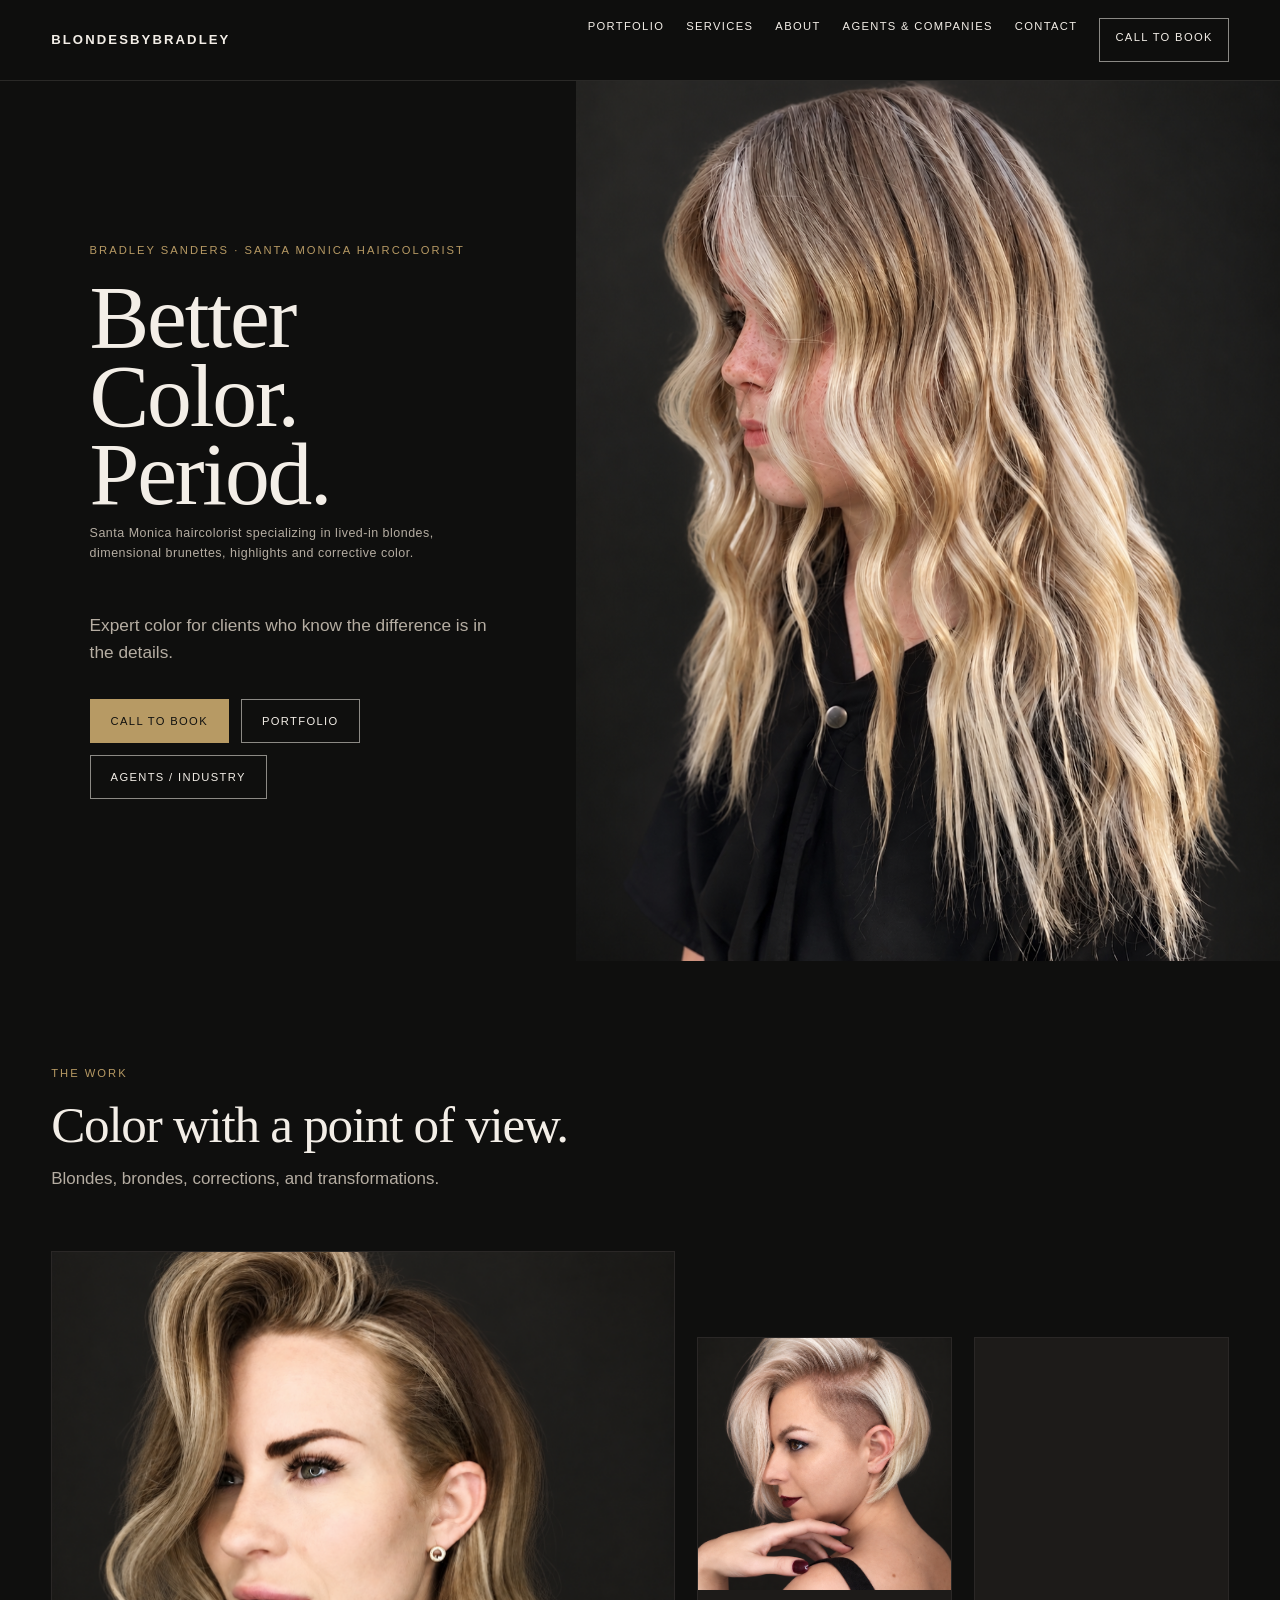
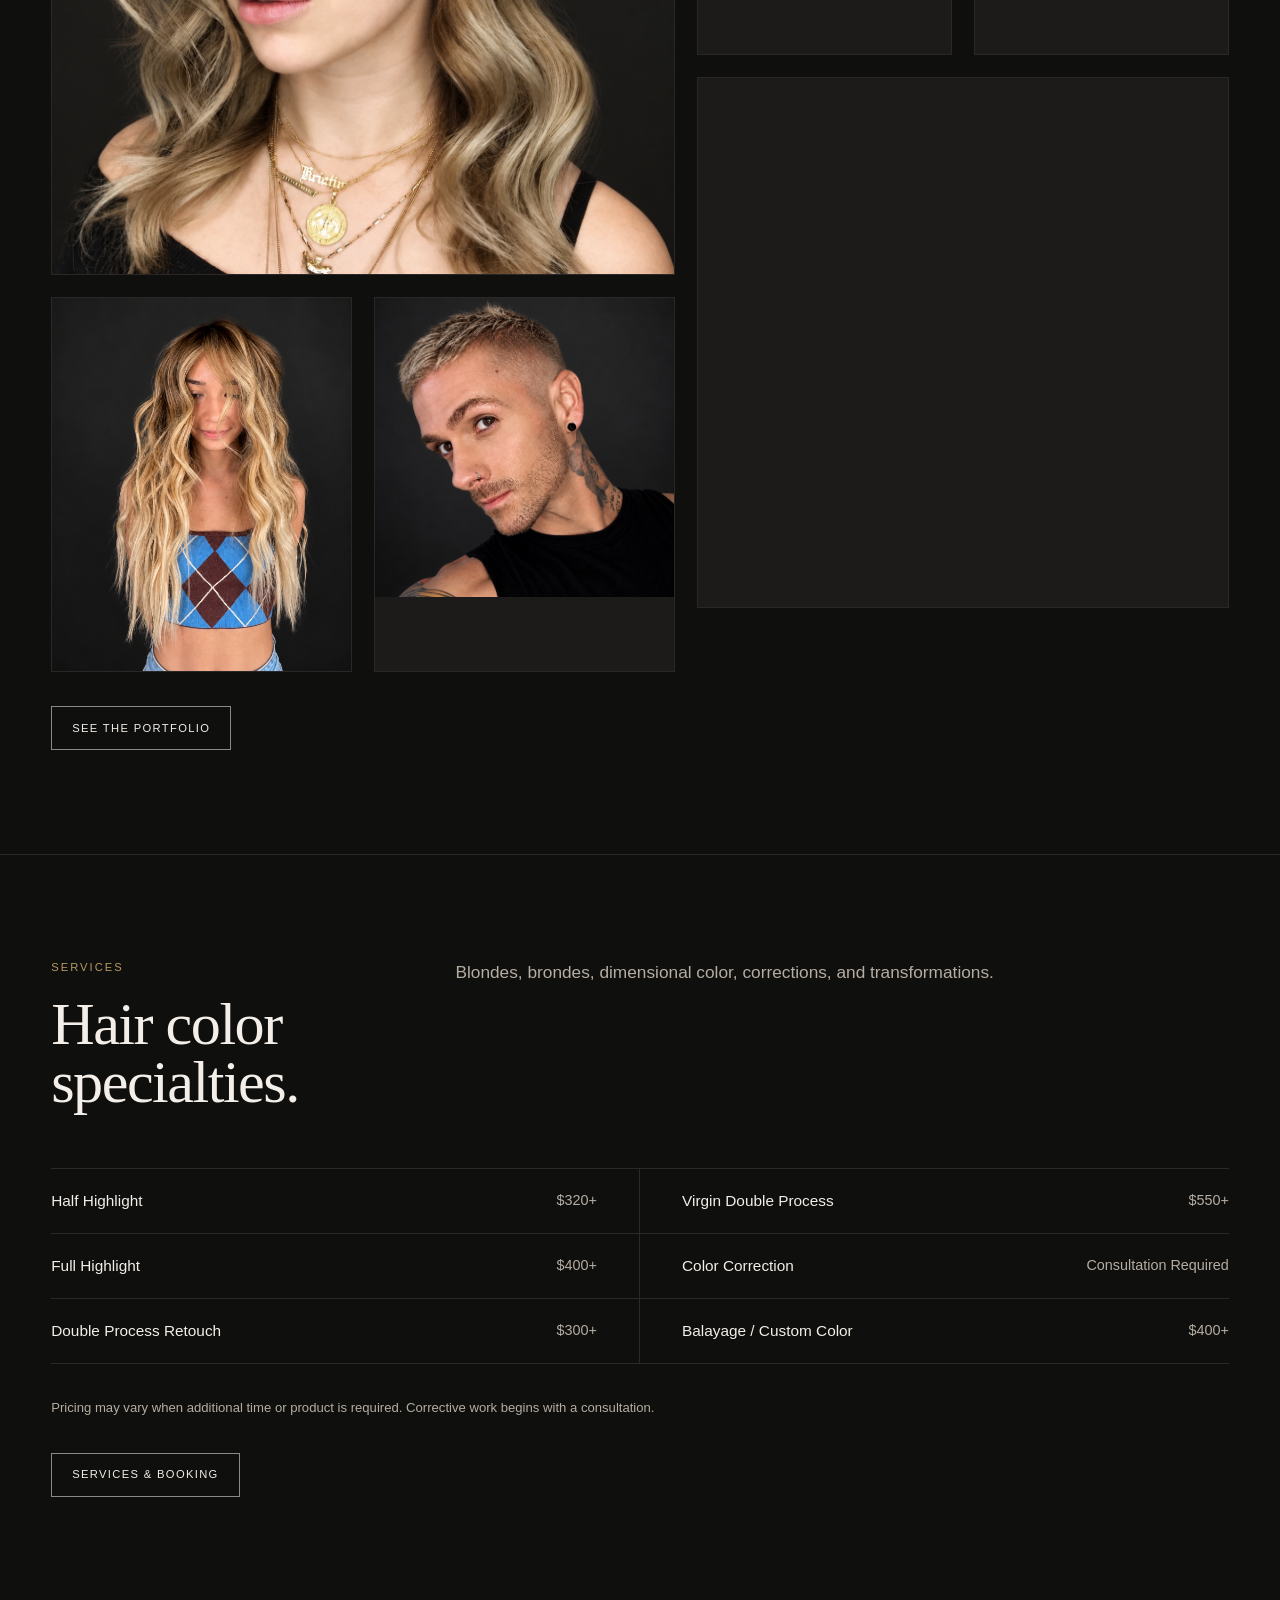
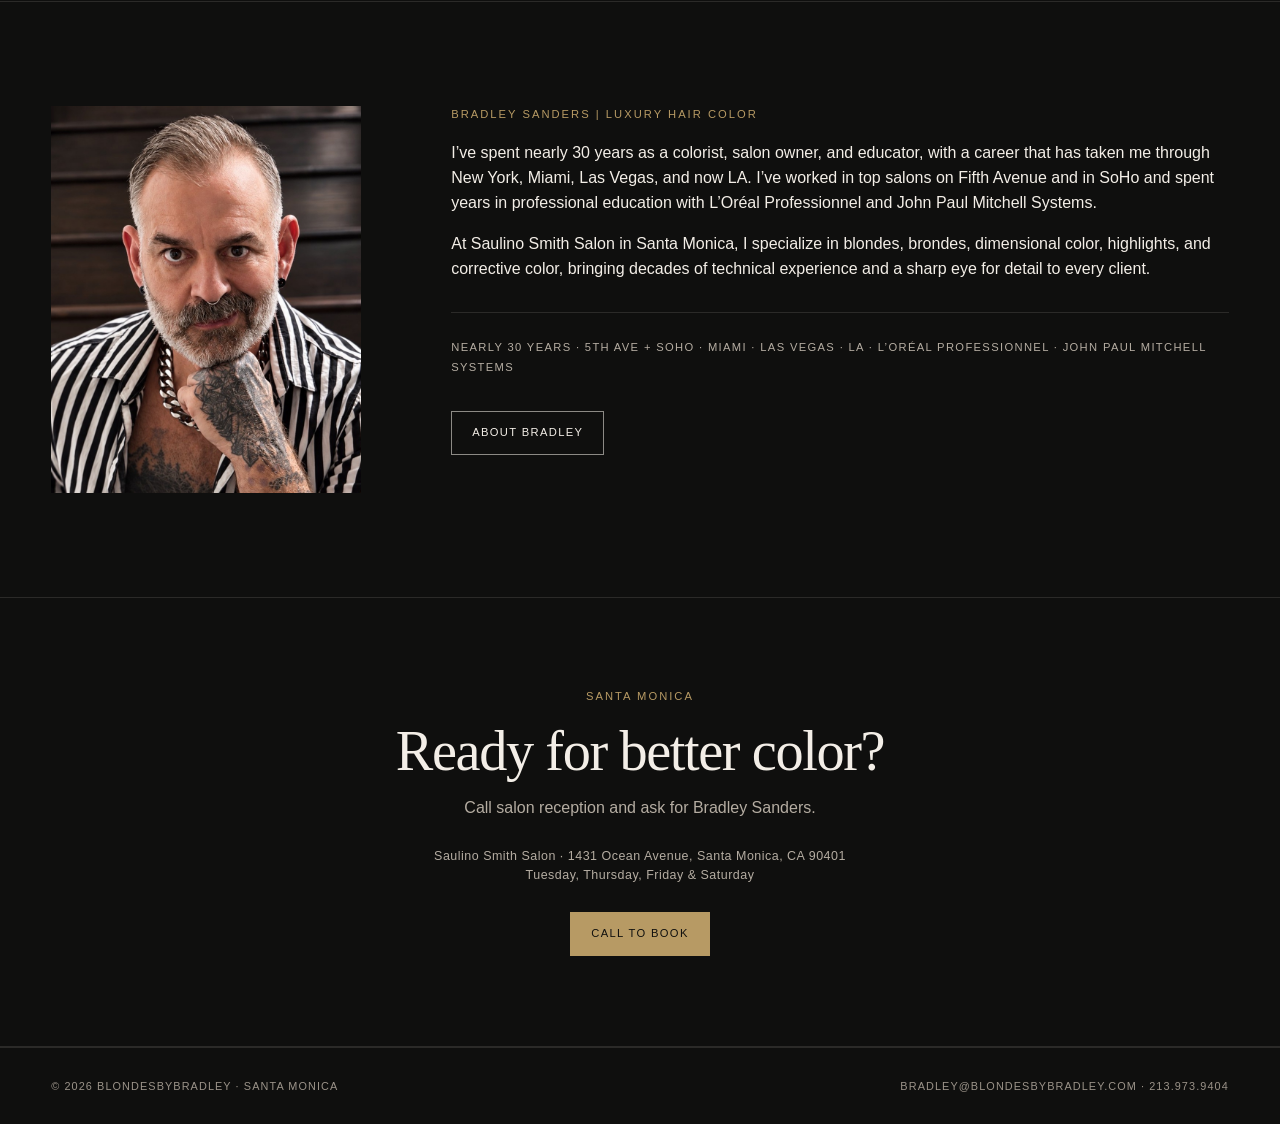
==== commit b8e54bfd: "Improve Santa Monica haircolor search visibility and accurate service copy" ====
--- a/index.html
+++ b/index.html
@@ -37,9 +37,10 @@
 <main>
 <section class="home-hero">
   <div class="home-hero-copy">
-    <div class="eyebrow">Bradley Sanders · LA Colorist</div>
+    <div class="eyebrow">Bradley Sanders · Santa Monica Haircolorist</div>
     <h1>Better Color.<br>Period.</h1>
-    <p class="lead">For clients who know the difference is in the details.</p>
+    <p class="location-line">Santa Monica haircolorist specializing in lived-in blondes, dimensional brunettes, highlights and corrective color.</p>
+    <p class="lead">Expert color for clients who know the difference is in the details.</p>
     <div class="actions">
       <a class="btn primary" href="tel:+14244333354">Call to Book</a>
       <a class="btn ghost-dark" href="portfolio.html">Portfolio</a>
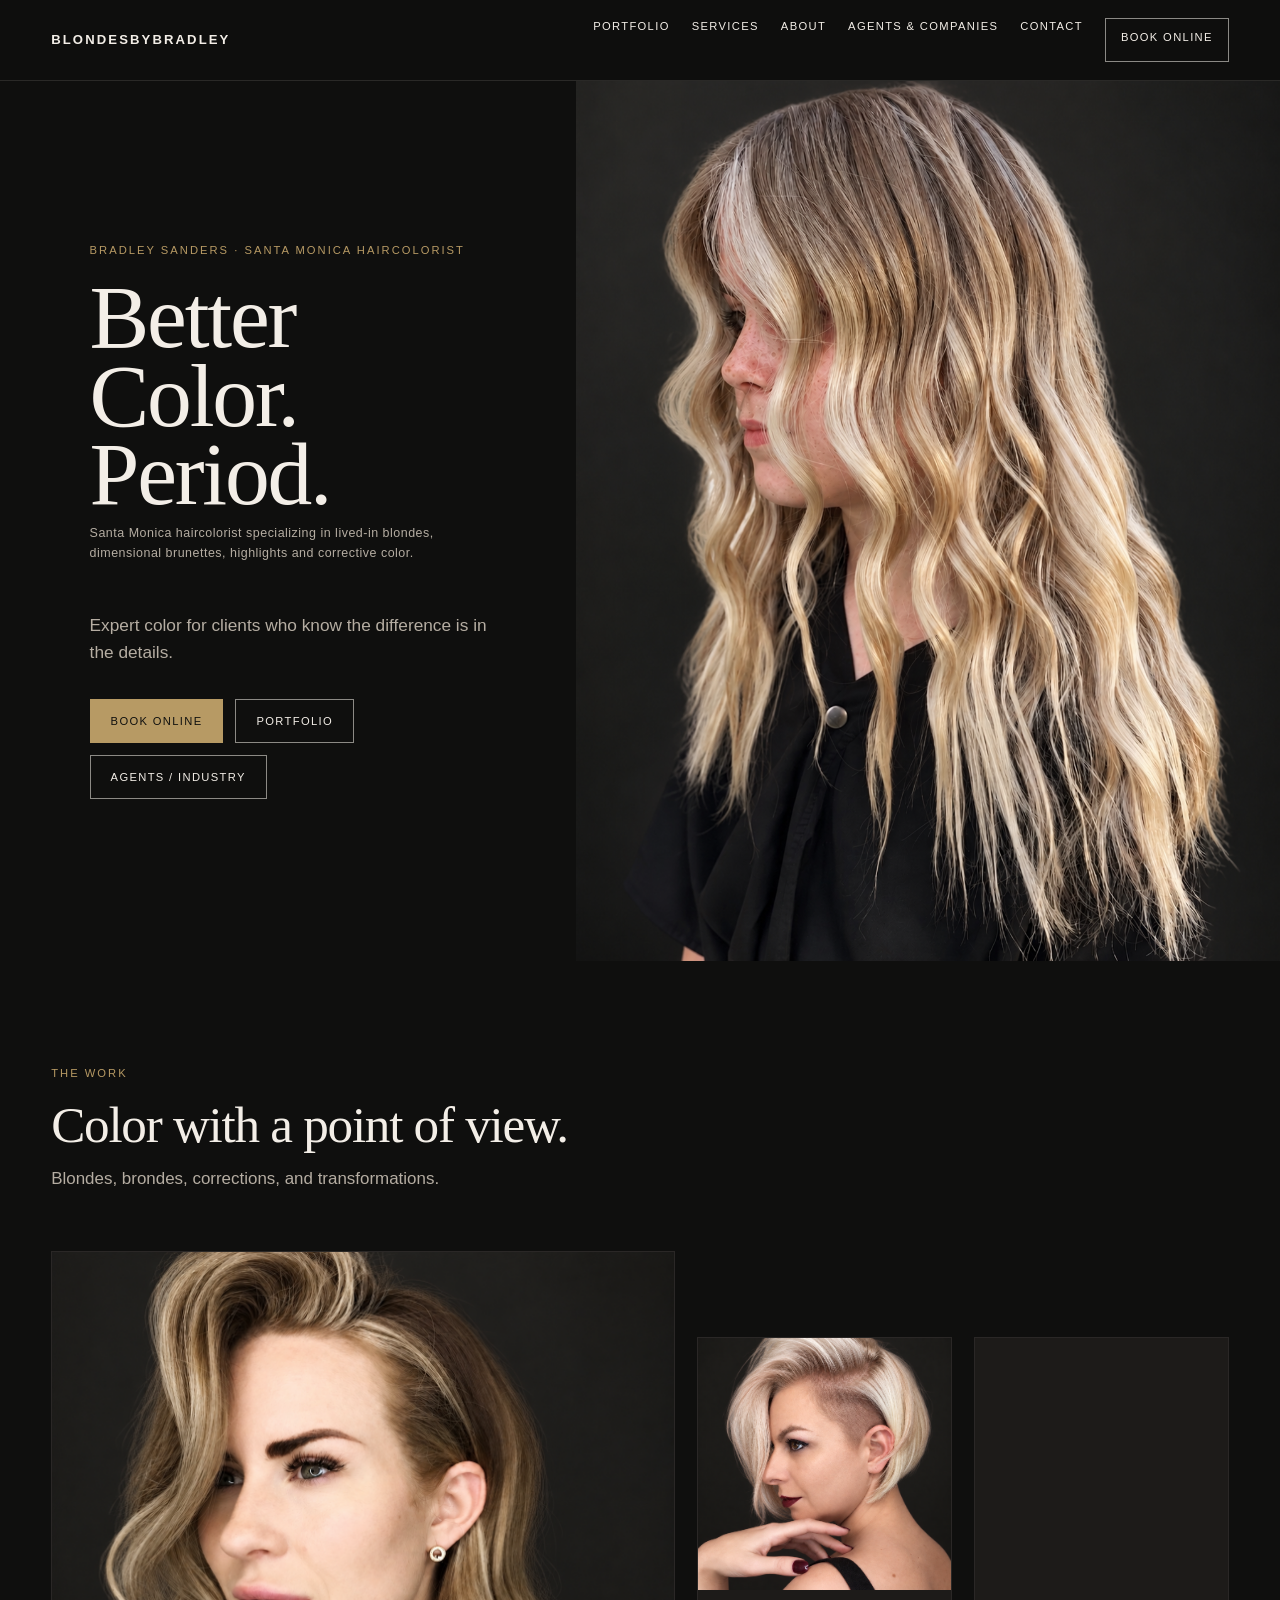
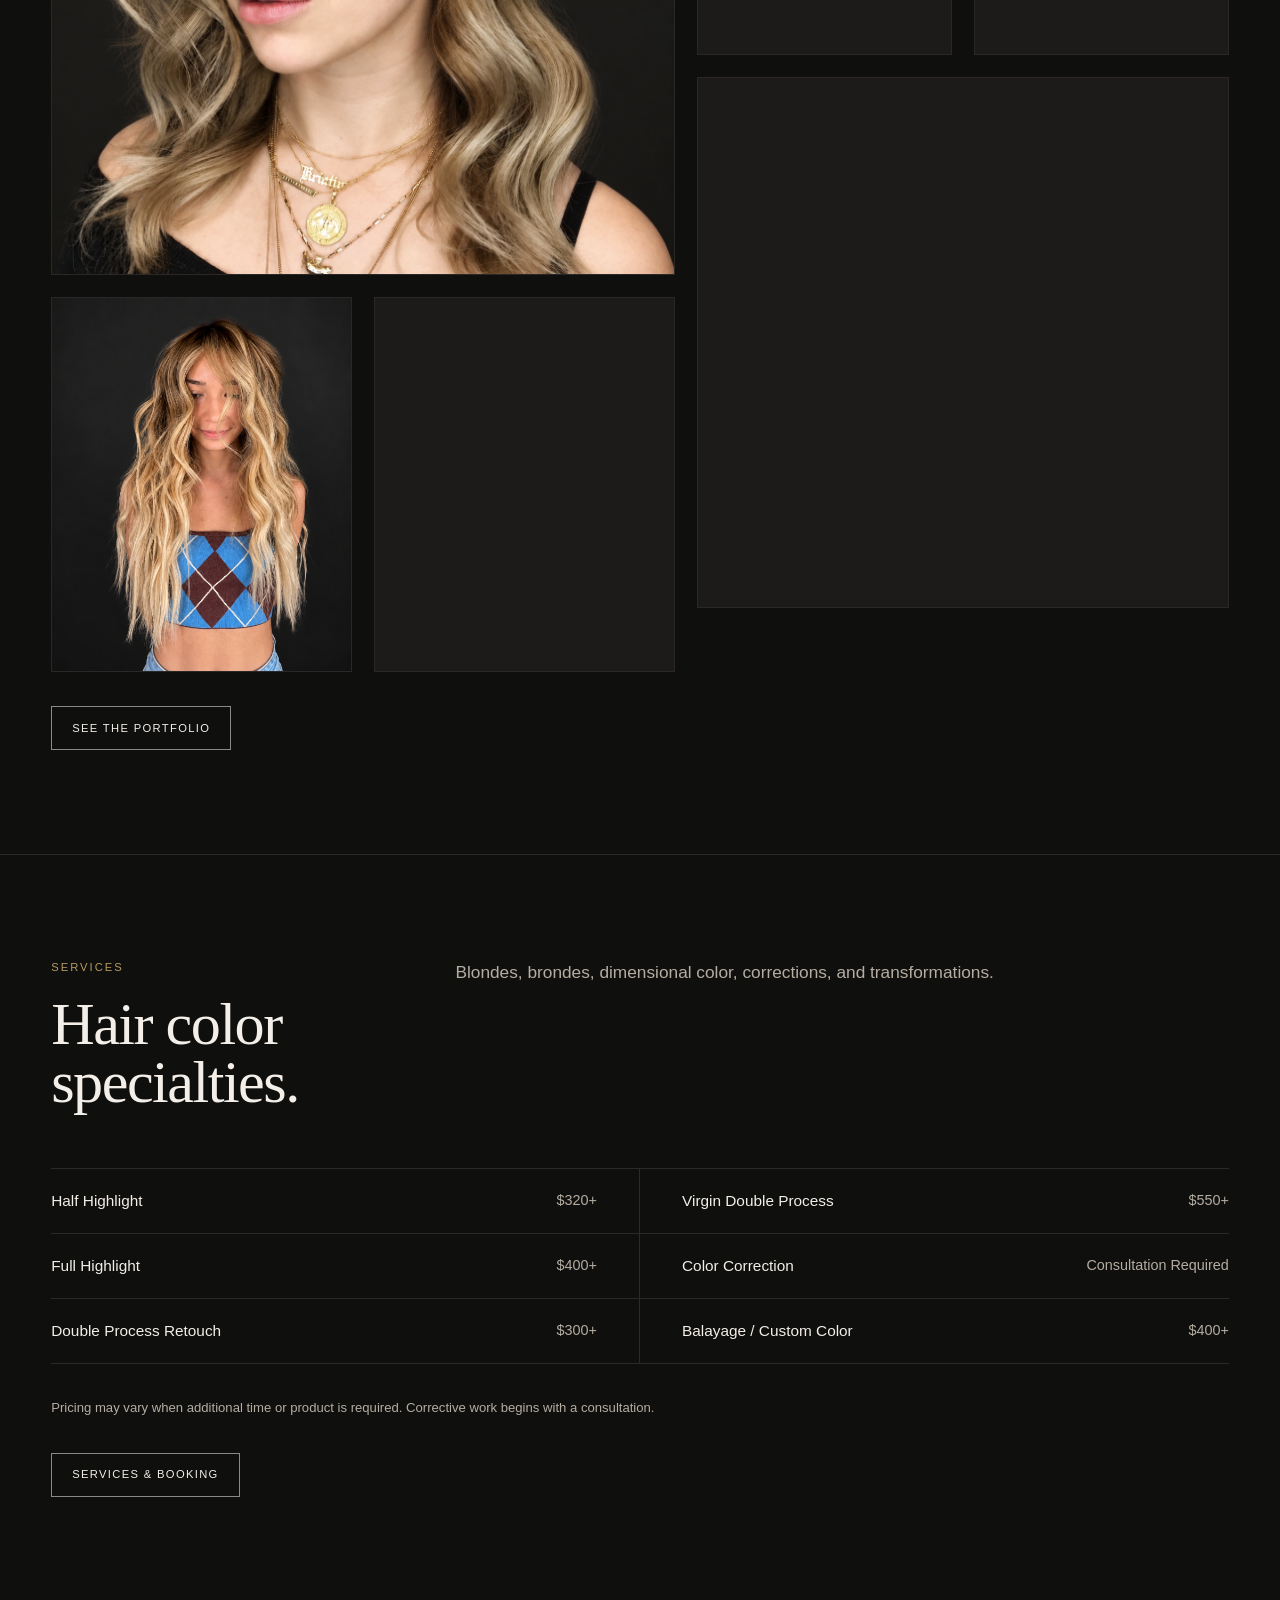
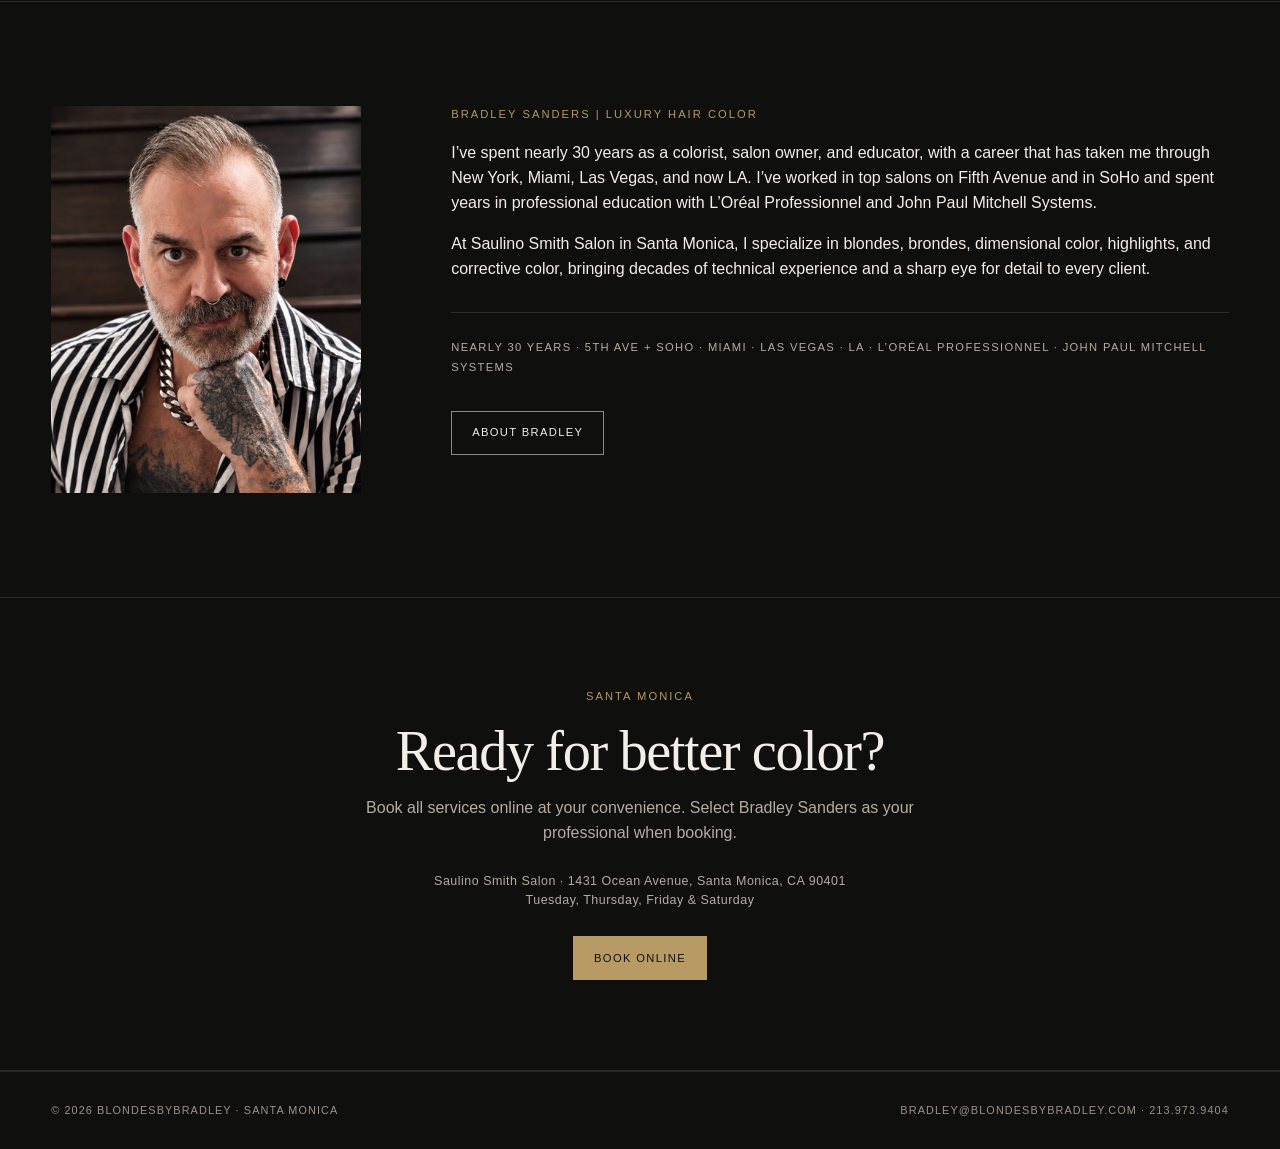
==== commit ca862740: "Make online Mangomint booking primary call to action" ====
--- a/index.html
+++ b/index.html
@@ -30,7 +30,7 @@
     <a href="about.html">About</a>
     <a href="agents.html">Agents & Companies</a>
     <a href="contact.html">Contact</a>
-    <a class="nav-cta" href="tel:+14244333354">Call to Book</a>
+    <a class="nav-cta" href="https://booking.mangomint.com/728302" target="_blank" rel="noopener">Book Online</a>
   </nav>
 </header>
 
@@ -42,7 +42,7 @@
     <p class="location-line">Santa Monica haircolorist specializing in lived-in blondes, dimensional brunettes, highlights and corrective color.</p>
     <p class="lead">Expert color for clients who know the difference is in the details.</p>
     <div class="actions">
-      <a class="btn primary" href="tel:+14244333354">Call to Book</a>
+      <a class="btn primary" href="https://booking.mangomint.com/728302" target="_blank" rel="noopener">Book Online</a>
       <a class="btn ghost-dark" href="portfolio.html">Portfolio</a>
       <a class="btn ghost-dark" href="agents.html">Agents / Industry</a>
     </div>
@@ -113,8 +113,8 @@
   <div class="wrap">
     <div class="eyebrow">Santa Monica</div>
     <h2>Ready for better color?</h2>
-    <p>Call salon reception and ask for Bradley Sanders.</p><p class="location-line"><a href="https://saulinosmithsalon.com/" target="_blank" rel="noopener">Saulino Smith Salon</a> · 1431 Ocean Avenue, Santa Monica, CA 90401<br>Tuesday, Thursday, Friday &amp; Saturday</p>
-    <a class="btn primary" href="tel:+14244333354">Call to Book</a>
+    <p>Book all services online at your convenience. Select Bradley Sanders as your professional when booking.</p><p class="location-line"><a href="https://saulinosmithsalon.com/" target="_blank" rel="noopener">Saulino Smith Salon</a> · 1431 Ocean Avenue, Santa Monica, CA 90401<br>Tuesday, Thursday, Friday &amp; Saturday</p>
+    <a class="btn primary" href="https://booking.mangomint.com/728302" target="_blank" rel="noopener">Book Online</a>
   </div>
 </section>
 </main>
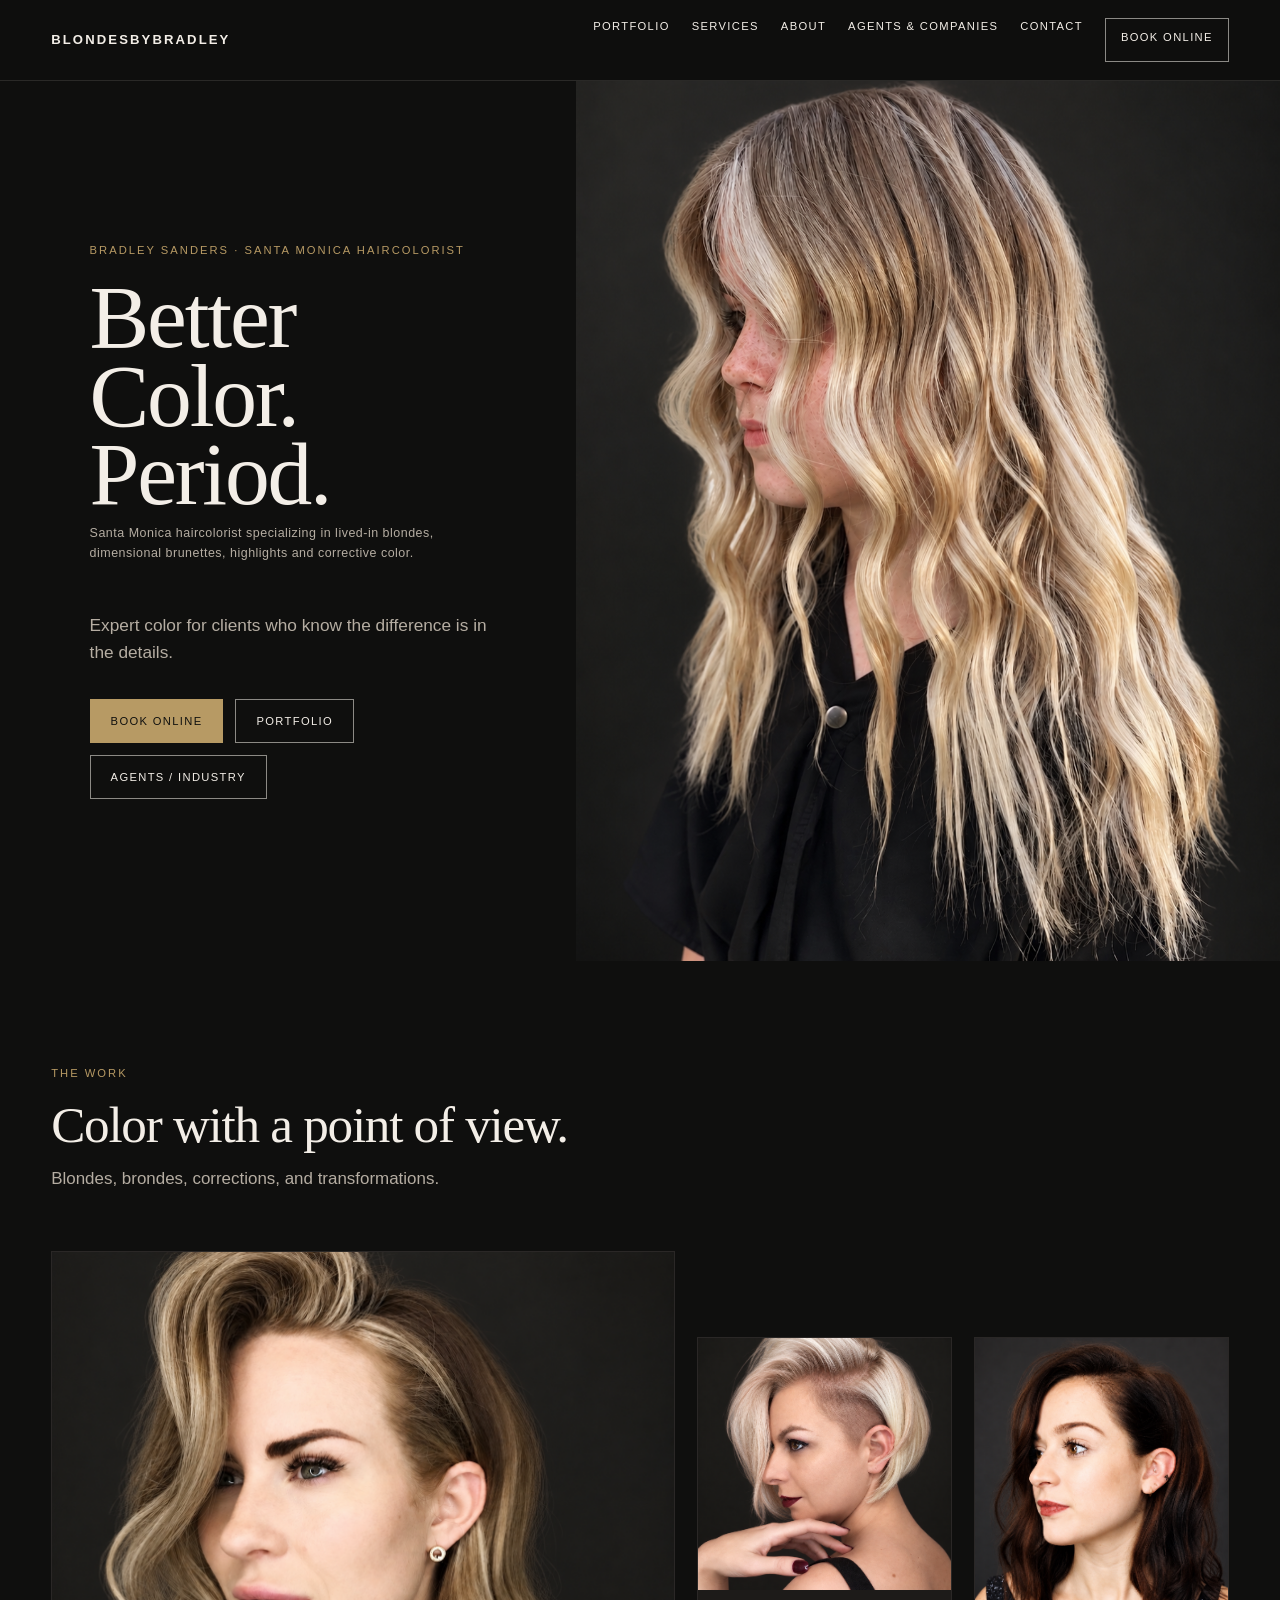
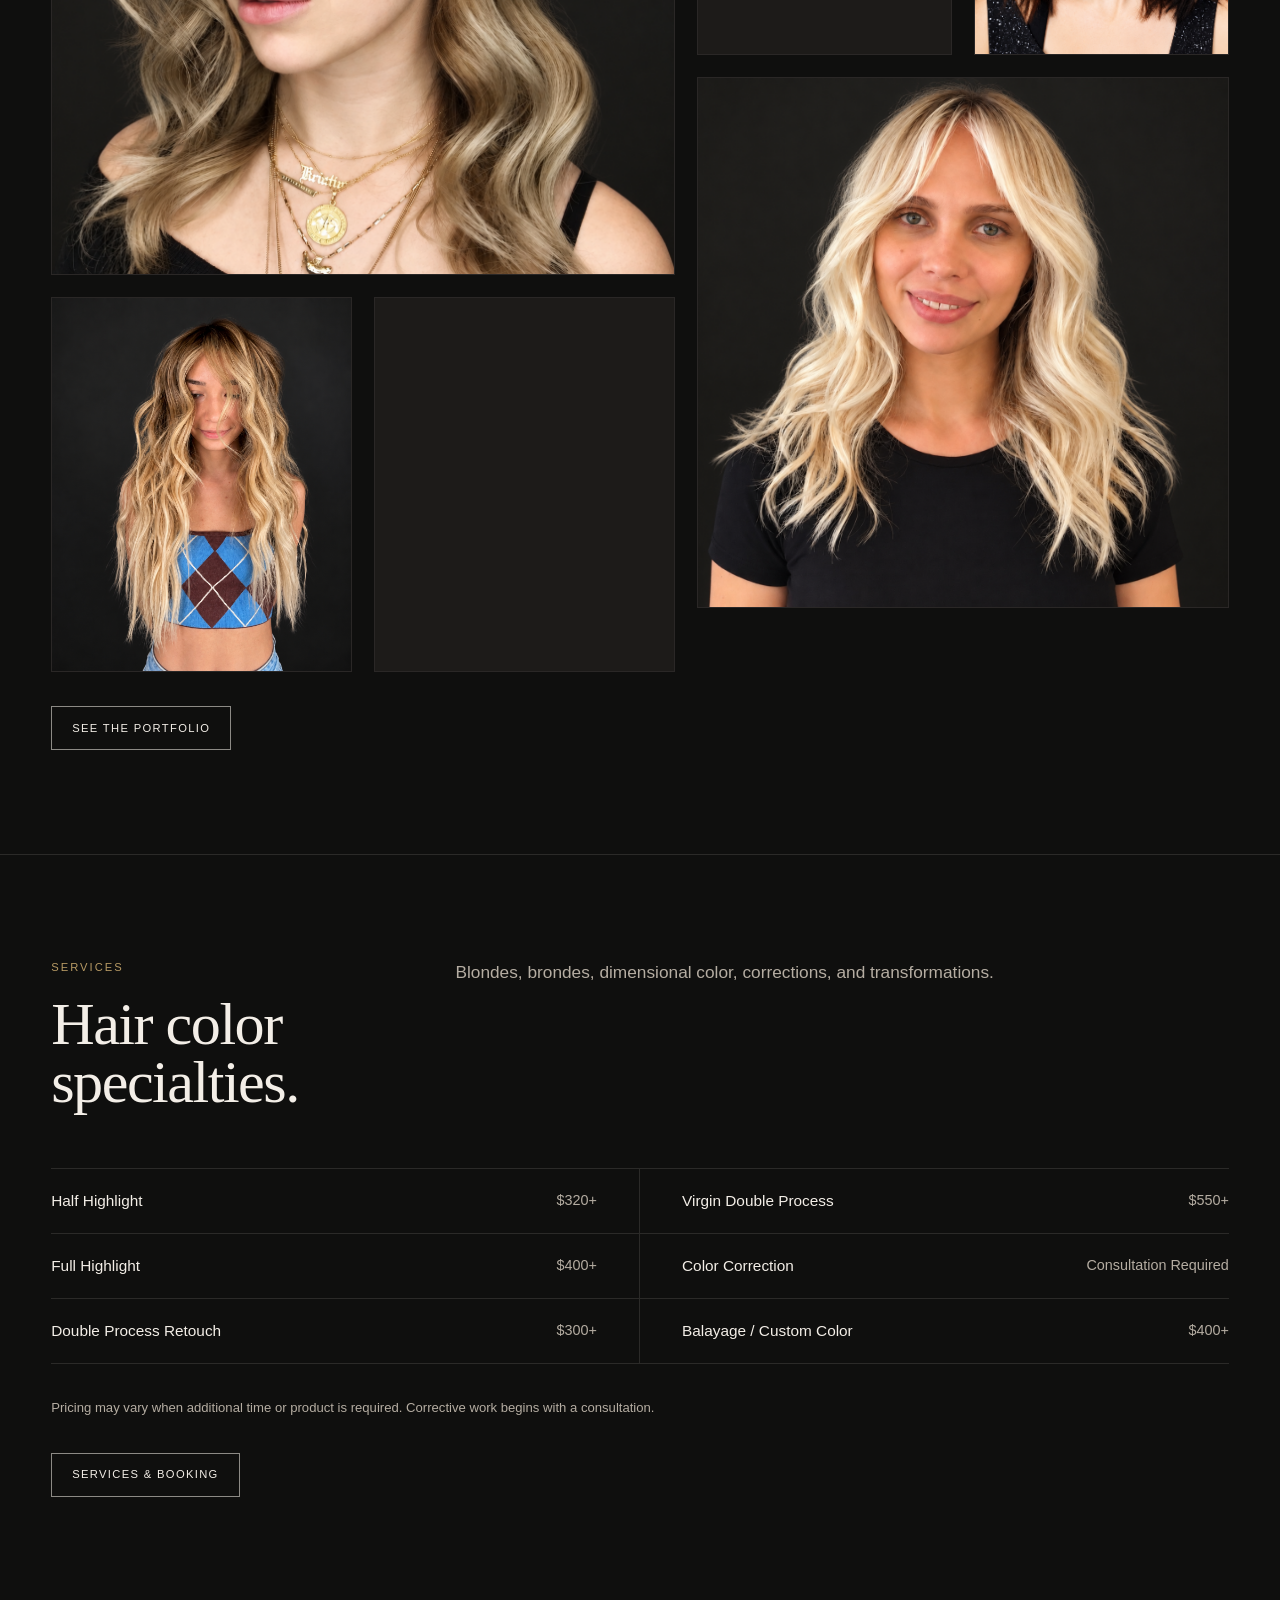
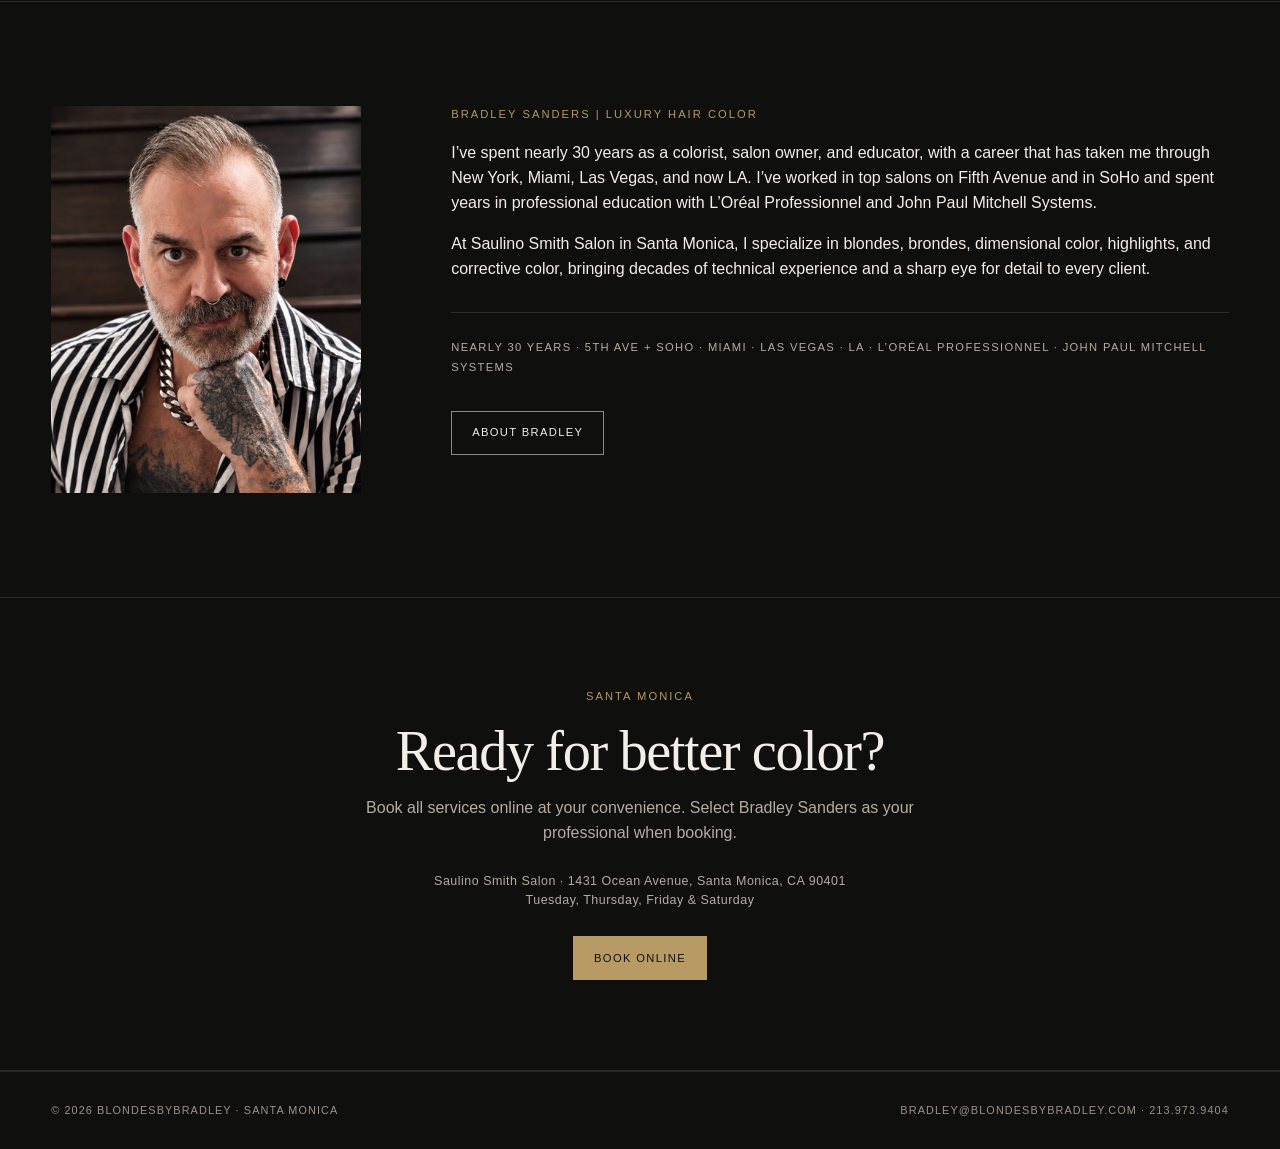
==== commit 8d2e43f7: "Point internal homepage links to the canonical root URL" ====
--- a/index.html
+++ b/index.html
@@ -22,7 +22,7 @@
 </head>
 <body>
 <header class="nav">
-  <a class="brand" href="index.html">BLONDESBYBRADLEY</a>
+  <a class="brand" href="./">BLONDESBYBRADLEY</a>
   <button class="mobile-toggle" aria-label="Menu" aria-expanded="false">☰</button>
   <nav class="navlinks">
     <a href="portfolio.html">Portfolio</a>
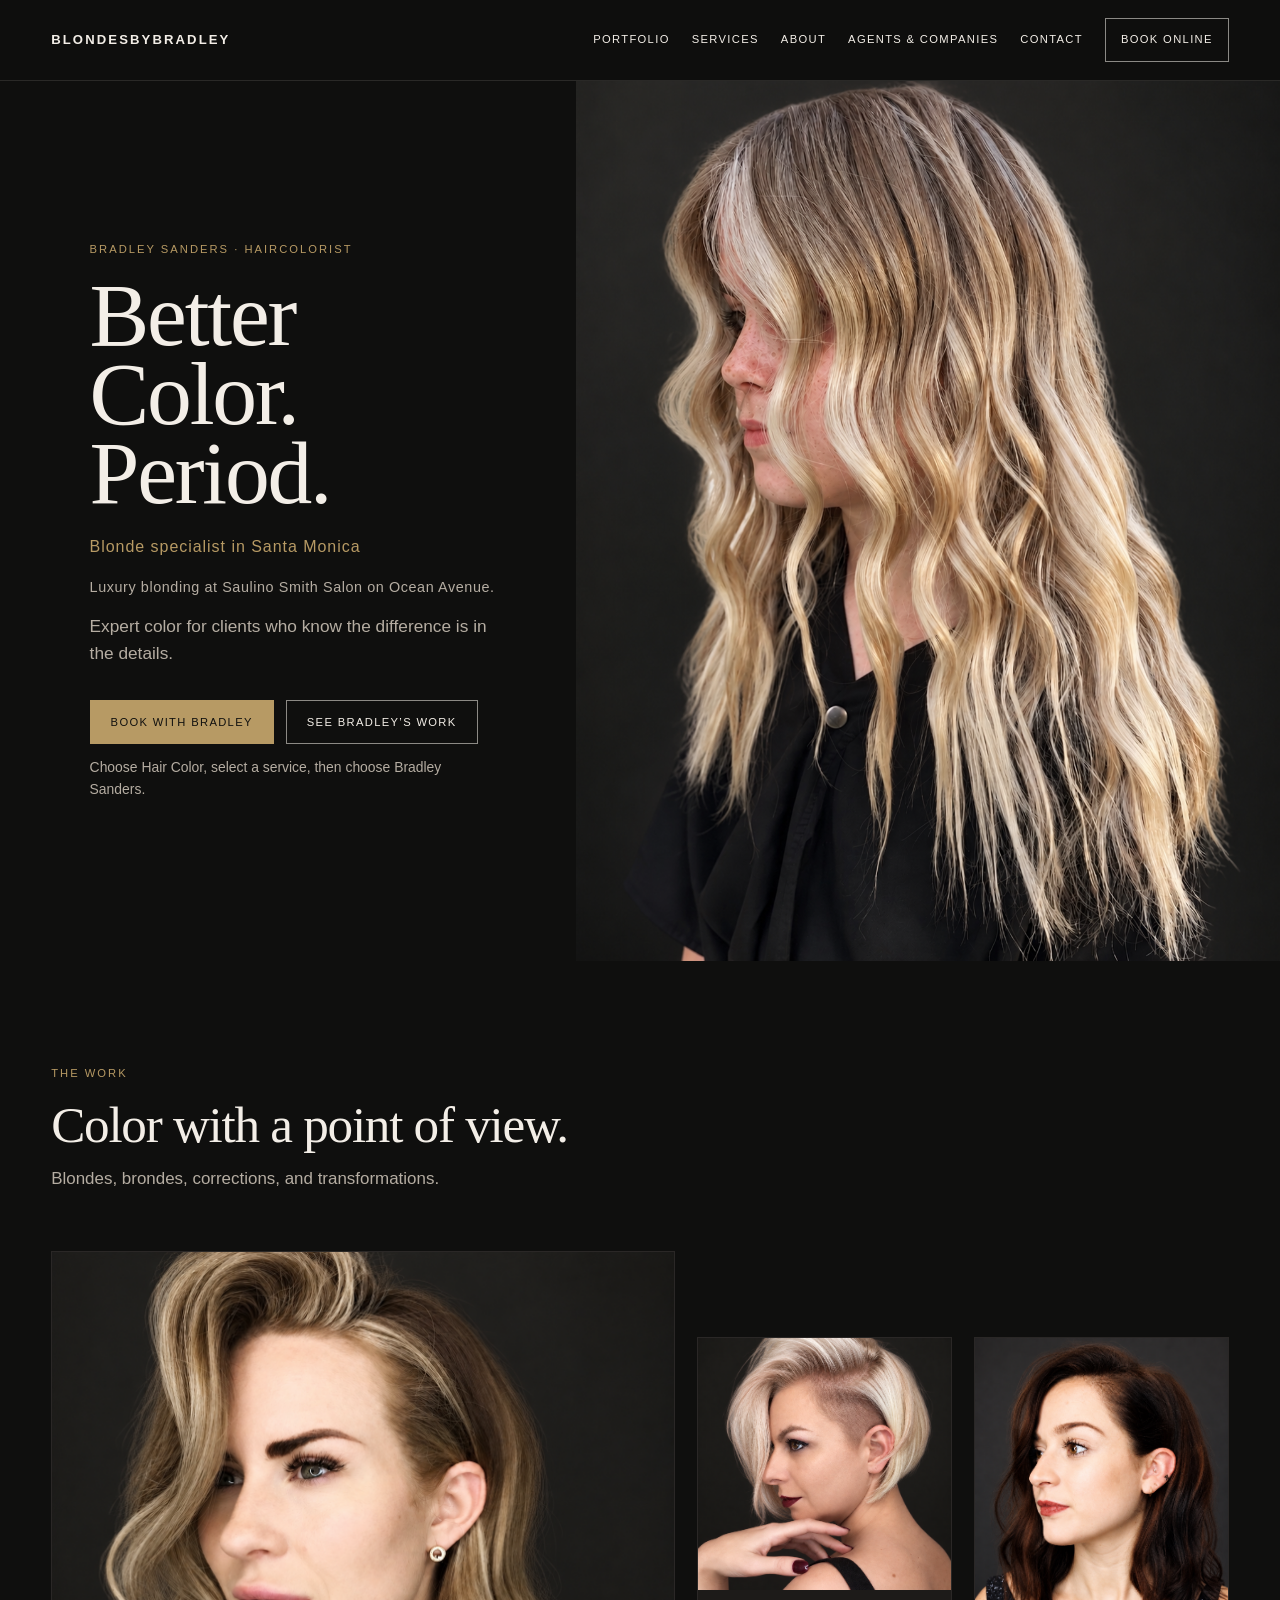
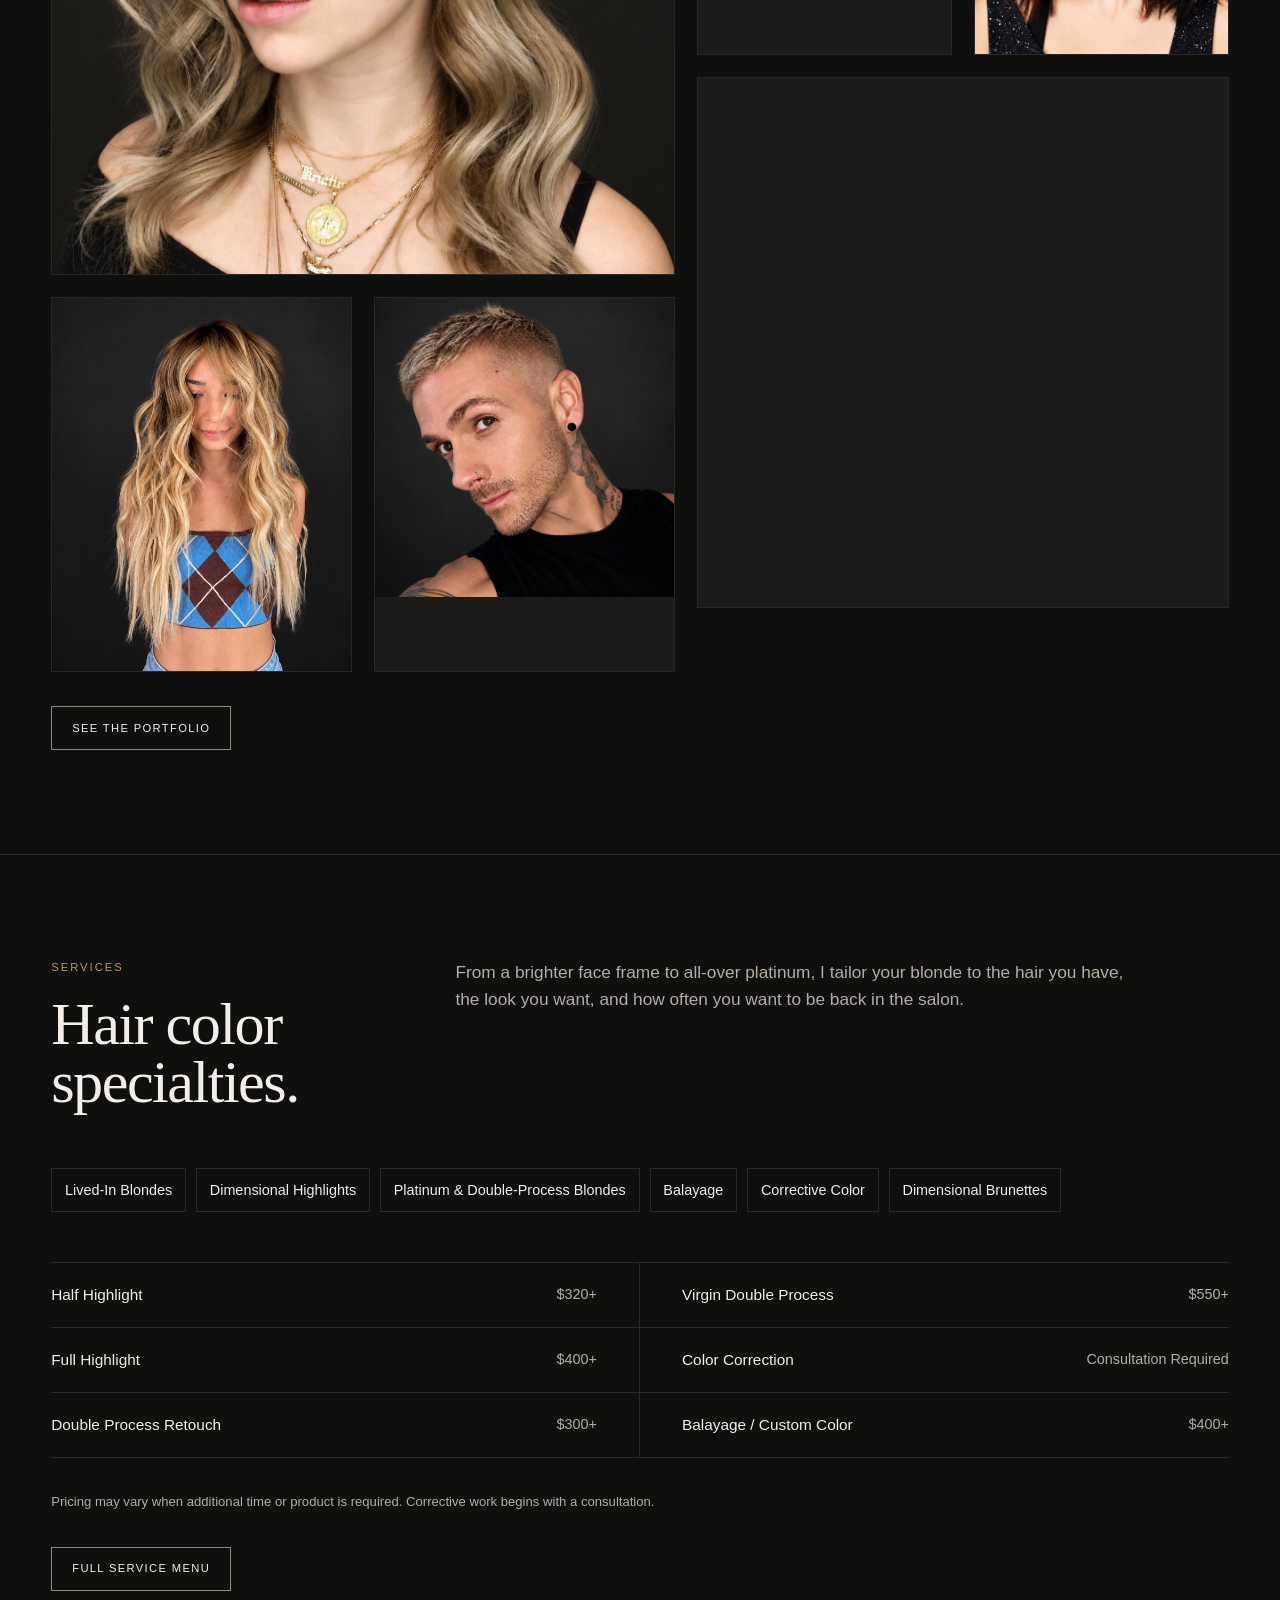
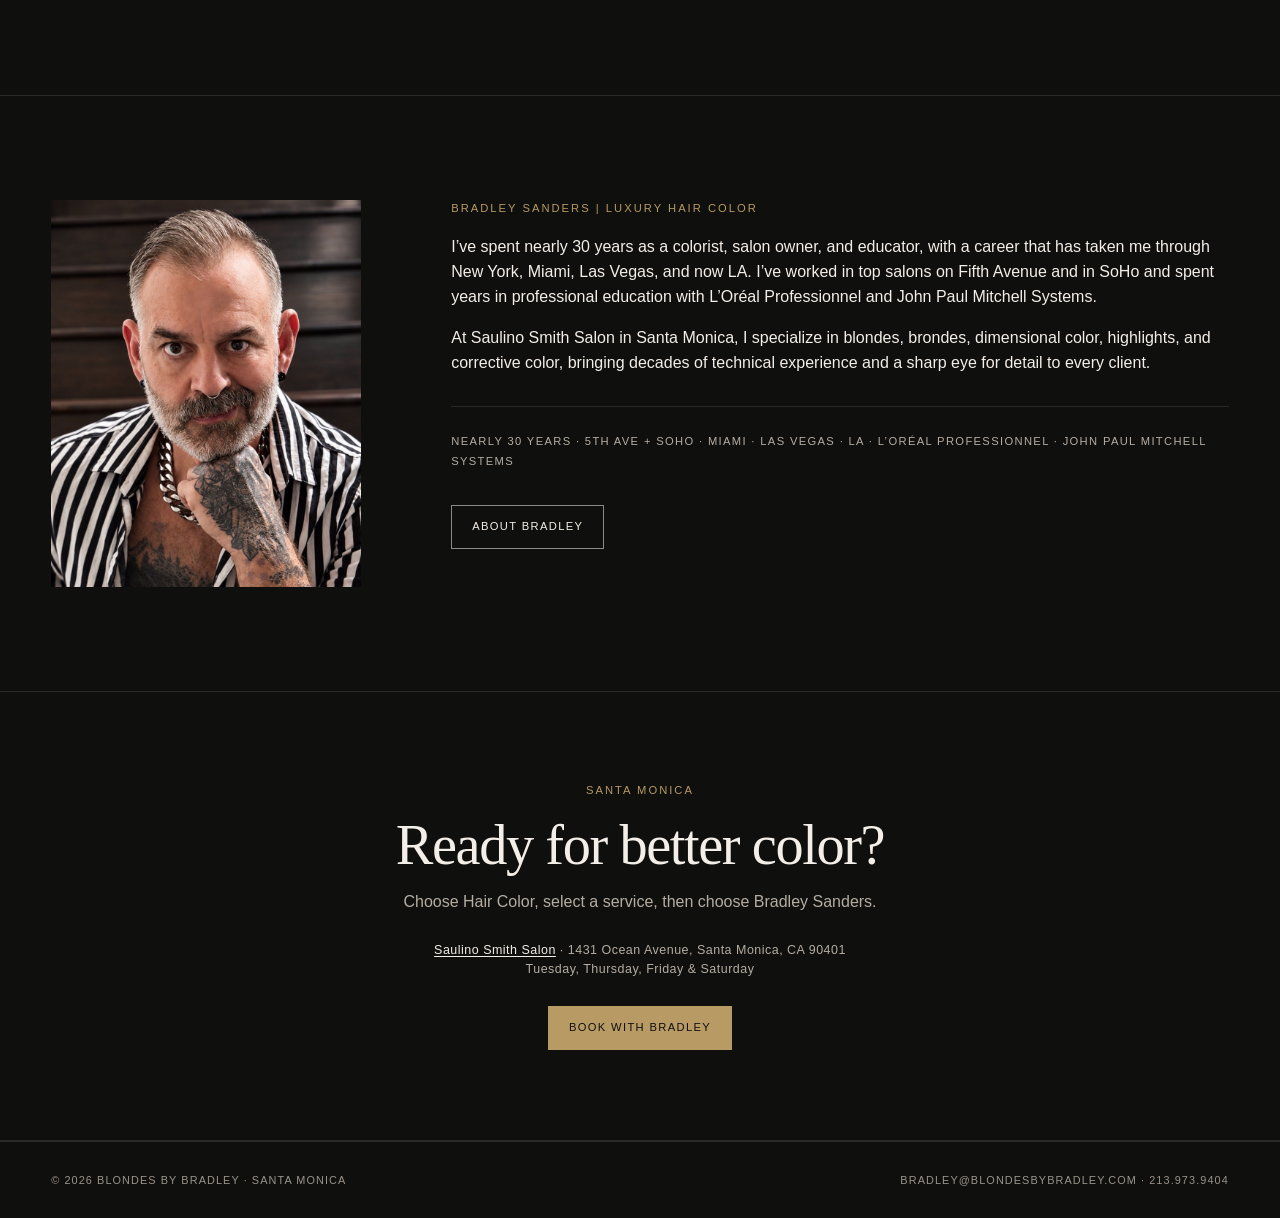
==== commit ab31c8b9: "Launch six Santa Monica hair color service pages and SEO updates" ====
--- a/index.html
+++ b/index.html
@@ -3,28 +3,33 @@
 <head>
 <meta charset="utf-8">
 <meta name="viewport" content="width=device-width,initial-scale=1">
-<meta name="description" content="Blondes, brondes, highlights, dimensional color and corrective color by Bradley Sanders at Saulino Smith Salon in Santa Monica.">
-<title>Santa Monica Hair Colorist | Bradley Sanders | BlondesByBradley</title>
-
+<meta name="description" content="Custom blonding by Bradley Sanders at Saulino Smith Salon in Santa Monica, from lived-in blonde and dimensional highlights to all-over platinum.">
+<title>Santa Monica Blonde Specialist | Blondes by Bradley</title>
 <link rel="canonical" href="https://blondesbybradley.com/">
 <meta property="og:type" content="website">
-<meta property="og:site_name" content="BlondesByBradley">
-<meta property="og:title" content="Santa Monica Hair Colorist | Bradley Sanders | BlondesByBradley">
-<meta property="og:description" content="Blondes, brondes, highlights, dimensional color and corrective color by Bradley Sanders at Saulino Smith Salon in Santa Monica.">
+<meta property="og:site_name" content="Blondes by Bradley">
+<meta property="og:title" content="Santa Monica Blonde Specialist | Blondes by Bradley">
+<meta property="og:description" content="Custom blonding by Bradley Sanders at Saulino Smith Salon in Santa Monica, from lived-in blonde and dimensional highlights to all-over platinum.">
 <meta property="og:url" content="https://blondesbybradley.com/">
 <meta property="og:image" content="https://blondesbybradley.com/assets/home_hero.webp">
+<meta property="og:image:alt" content="Long dimensional blonde waves by Bradley Sanders">
 <meta name="twitter:card" content="summary_large_image">
 <meta name="theme-color" content="#0f0f0e">
 <link rel="icon" href="favicon.svg" type="image/svg+xml">
 <link rel="manifest" href="site.webmanifest">
 <link rel="stylesheet" href="styles.css">
-<script type="application/ld+json">{"@context": "https://schema.org", "@type": ["Person", "ProfessionalService"], "name": "Bradley Sanders", "alternateName": "BlondesByBradley", "url": "https://blondesbybradley.com", "email": "bradley@blondesbybradley.com", "telephone": "+1-213-973-9404", "image": "https://blondesbybradley.com/assets/bradley-about-approved.jpg", "jobTitle": "Haircolorist", "address": {"@type": "PostalAddress", "streetAddress": "1431 Ocean Avenue", "addressLocality": "Santa Monica", "addressRegion": "CA", "postalCode": "90401", "addressCountry": "US"}, "areaServed": ["Santa Monica", "Los Angeles"], "sameAs": ["https://www.instagram.com/blondesbybradley/"], "worksFor": {"@type": "HairSalon", "name": "Saulino Smith Salon", "address": {"@type": "PostalAddress", "streetAddress": "1431 Ocean Avenue", "addressLocality": "Santa Monica", "addressRegion": "CA", "postalCode": "90401", "addressCountry": "US"}, "telephone": "+1-424-433-3354", "url": "https://saulinosmithsalon.com/"}}</script>
+<noscript><style>@media(max-width:900px){.nav{flex-wrap:wrap;position:static}.mobile-toggle{display:none}.navlinks{display:flex;position:static;flex:0 0 100%;flex-direction:row;flex-wrap:wrap;max-height:none;gap:0 16px;padding:0;overflow:visible}}</style></noscript>
+<script type="application/ld+json">{"@context":"https://schema.org","@graph":[{"@type":"WebSite","@id":"https://blondesbybradley.com/#website","url":"https://blondesbybradley.com/","name":"Blondes by Bradley","alternateName":"BlondesByBradley","publisher":{"@id":"https://blondesbybradley.com/#bradley-sanders"},"inLanguage":"en-US"},{"@type":"Person","@id":"https://blondesbybradley.com/#bradley-sanders","name":"Bradley Sanders","url":"https://blondesbybradley.com/about.html","jobTitle":"Haircolorist","image":"https://blondesbybradley.com/assets/bradley-about-approved.jpg","email":"bradley@blondesbybradley.com","telephone":"+1-213-973-9404","workLocation":{"@id":"https://saulinosmithsalon.com/#salon"},"sameAs":["https://saulinosmithsalon.com/bradley-sanders","https://www.instagram.com/blondesbybradley/"]},{"@type":"HairSalon","@id":"https://saulinosmithsalon.com/#salon","name":"Saulino Smith Salon","url":"https://saulinosmithsalon.com/","telephone":"+1-424-433-3354","address":{"@type":"PostalAddress","streetAddress":"1431 Ocean Avenue","addressLocality":"Santa Monica","addressRegion":"CA","postalCode":"90401","addressCountry":"US"}},{"@type":"WebPage","@id":"https://blondesbybradley.com/#webpage","url":"https://blondesbybradley.com/","name":"Santa Monica Blonde Specialist | Blondes by Bradley","isPartOf":{"@id":"https://blondesbybradley.com/#website"},"inLanguage":"en-US","description":"Custom blonding by Bradley Sanders at Saulino Smith Salon in Santa Monica, from lived-in blonde and dimensional highlights to all-over platinum.","about":{"@id":"https://blondesbybradley.com/#bradley-sanders"}}]}</script>
 </head>
 <body>
+<a class="skip-link" href="#main-content">Skip to content</a>
 <header class="nav">
   <a class="brand" href="./">BLONDESBYBRADLEY</a>
-  <button class="mobile-toggle" aria-label="Menu" aria-expanded="false">☰</button>
-  <nav class="navlinks">
+  <div class="mobile-nav-actions">
+    <a class="mobile-book" href="https://booking.mangomint.com/728302" target="_blank" rel="noopener" aria-label="Book with Bradley Sanders online">Book Online</a>
+    <button class="mobile-toggle" type="button" aria-label="Menu" aria-controls="primary-navigation" aria-expanded="false">☰</button>
+  </div>
+  <nav id="primary-navigation" class="navlinks" aria-label="Main navigation">
     <a href="portfolio.html">Portfolio</a>
     <a href="services.html">Services</a>
     <a href="about.html">About</a>
@@ -34,20 +39,20 @@
   </nav>
 </header>
 
-<main>
+<main id="main-content" tabindex="-1">
 <section class="home-hero">
   <div class="home-hero-copy">
-    <div class="eyebrow">Bradley Sanders · Santa Monica Haircolorist</div>
-    <h1>Better Color.<br>Period.</h1>
-    <p class="location-line">Santa Monica haircolorist specializing in lived-in blondes, dimensional brunettes, highlights and corrective color.</p>
+    <div class="eyebrow">Bradley Sanders · Haircolorist</div>
+    <h1>Better Color.<br>Period.<span class="home-h1-specialty">Blonde specialist in Santa Monica</span></h1>
+    <p class="location-line">Luxury blonding at Saulino Smith Salon on Ocean Avenue.</p>
     <p class="lead">Expert color for clients who know the difference is in the details.</p>
     <div class="actions">
-      <a class="btn primary" href="https://booking.mangomint.com/728302" target="_blank" rel="noopener">Book Online</a>
-      <a class="btn ghost-dark" href="portfolio.html">Portfolio</a>
-      <a class="btn ghost-dark" href="agents.html">Agents / Industry</a>
+      <a class="btn primary" href="https://booking.mangomint.com/728302" target="_blank" rel="noopener">Book with Bradley</a>
+      <a class="btn ghost-dark" href="portfolio.html">See Bradley’s Work</a>
     </div>
+    <p class="booking-hint">Choose Hair Color, select a service, then choose Bradley Sanders.</p>
   </div>
-  <div class="home-hero-media"><img src="assets/home_hero.webp" alt="Long dimensional blonde color by Bradley Sanders" width="1122" height="1402" decoding="async" loading="eager" fetchpriority="high"></div>
+  <div class="home-hero-media"><img src="assets/home_hero.webp" alt="Long dimensional blonde waves with brighter ribbons through the lengths" width="1122" height="1402" decoding="async" loading="eager" fetchpriority="high"></div>
 </section>
 
 <section class="section">
@@ -80,9 +85,17 @@
 <section class="section">
   <div class="wrap">
     <div class="section-head">
-      <div><div class="eyebrow">Services</div><h2>Hair color specialties.</h2></div>
-      <p>Blondes, brondes, dimensional color, corrections, and transformations.</p>
+      <div><div class="eyebrow">Services</div><h2 id="color-specialties">Hair color specialties.</h2></div>
+      <p>From a brighter face frame to all-over platinum, I tailor your blonde to the hair you have, the look you want, and how often you want to be back in the salon.</p>
     </div>
+    <ul class="specialty-links home-specialties">
+      <li><a href="lived-in-blondes.html">Lived-In Blondes</a></li>
+      <li><a href="dimensional-highlights.html">Dimensional Highlights</a></li>
+      <li><a href="platinum-double-process-blondes.html">Platinum &amp; Double-Process Blondes</a></li>
+      <li><a href="balayage.html">Balayage</a></li>
+      <li><a href="corrective-color.html">Corrective Color</a></li>
+      <li><a href="dimensional-brunettes.html">Dimensional Brunettes</a></li>
+    </ul>
     <div class="price-grid">
       <div class="price-item"><span>Half Highlight</span><span>$320+</span></div>
       <div class="price-item"><span>Virgin Double Process</span><span>$550+</span></div>
@@ -92,13 +105,13 @@
       <div class="price-item"><span>Balayage / Custom Color</span><span>$400+</span></div>
     </div>
     <p class="note">Pricing may vary when additional time or product is required. Corrective work begins with a consultation.</p>
-    <div class="actions"><a class="btn ghost-dark" href="services.html">Services & Booking</a></div>
+    <div class="actions"><a class="btn ghost-dark" href="services.html">Full Service Menu</a></div>
   </div>
 </section>
 
 <section class="section">
   <div class="wrap home-about">
-    <div class="home-about-image"><img src="assets/bradley-about-approved.jpg" alt="Bradley Sanders, LA colorist" width="848" height="1060" decoding="async" loading="lazy"></div>
+    <div class="home-about-image"><img src="assets/bradley-about-approved.jpg" alt="Portrait of Bradley Sanders, the colorist behind Blondes by Bradley" width="848" height="1060" decoding="async" loading="lazy"></div>
     <div class="home-about-copy">
       <div class="eyebrow">Bradley Sanders | Luxury Hair Color</div>
       <p>I’ve spent nearly 30 years as a colorist, salon owner, and educator, with a career that has taken me through New York, Miami, Las Vegas, and now LA. I’ve worked in top salons on Fifth Avenue and in SoHo and spent years in professional education with L’Oréal Professionnel and John Paul Mitchell Systems.</p>
@@ -113,15 +126,15 @@
   <div class="wrap">
     <div class="eyebrow">Santa Monica</div>
     <h2>Ready for better color?</h2>
-    <p>Book all services online at your convenience. Select Bradley Sanders as your professional when booking.</p><p class="location-line"><a href="https://saulinosmithsalon.com/" target="_blank" rel="noopener">Saulino Smith Salon</a> · 1431 Ocean Avenue, Santa Monica, CA 90401<br>Tuesday, Thursday, Friday &amp; Saturday</p>
-    <a class="btn primary" href="https://booking.mangomint.com/728302" target="_blank" rel="noopener">Book Online</a>
+    <p>Choose Hair Color, select a service, then choose Bradley Sanders.</p><p class="location-line"><a href="https://saulinosmithsalon.com/bradley-sanders">Saulino Smith Salon</a> · 1431 Ocean Avenue, Santa Monica, CA 90401<br>Tuesday, Thursday, Friday &amp; Saturday</p>
+    <a class="btn primary" href="https://booking.mangomint.com/728302" target="_blank" rel="noopener">Book with Bradley</a>
   </div>
 </section>
 </main>
 
 <footer class="footer">
-  <div>© 2026 BlondesByBradley · Santa Monica</div>
+  <div>© 2026 Blondes by Bradley · Santa Monica</div>
   <div><a href="mailto:bradley@blondesbybradley.com">bradley@blondesbybradley.com</a> · <a href="tel:+12139739404">213.973.9404</a></div>
 </footer>
-<script src="script.js"></script>
-</body></html>+<script src="script.js" defer></script>
+</body></html>
--- a/styles.css
+++ b/styles.css
@@ -271,3 +271,71 @@
   height:auto;
   object-fit:contain;
 }
+
+/* Specialty pages and mobile booking */
+.skip-link{position:fixed;top:8px;left:12px;z-index:100;padding:.7rem 1rem;background:var(--ivory);color:var(--charcoal);transform:translateY(-150%)}
+.skip-link:focus{transform:none}
+#main-content,#color-menu,#starting-prices,#color-specialties{scroll-margin-top:6rem}
+.navlinks a{display:inline-flex;align-items:center}
+.mobile-nav-actions{display:none}
+.home-hero-copy .location-line{font-size:.9rem;margin:18px 0 0}
+.home-hero-copy .lead{margin-top:14px}
+.home-h1-specialty{display:block;width:min(34ch,83vw);font-family:var(--sans);font-size:clamp(.85rem,1.25vw,1.1rem);line-height:1.45;letter-spacing:.06em;color:var(--gold);margin-top:22px}
+.specialty-links,.specialty-card-grid{list-style:none;padding:0;margin:24px 0 0;display:flex;flex-wrap:wrap;gap:10px}
+.specialty-links a{display:inline-flex;align-items:center;min-height:44px;padding:.45rem .8rem;border:1px solid var(--line);color:var(--ivory);font-size:.9rem}
+.specialty-links a:hover,.specialty-card:hover{border-color:var(--gold)}
+.specialty-card-grid{display:grid;grid-template-columns:repeat(auto-fit,minmax(min(100%,240px),1fr));gap:14px}
+.specialty-card{display:grid;align-content:start;gap:.45rem;height:100%;min-height:104px;padding:1.1rem;border:1px solid var(--line);background:var(--charcoal-2);color:var(--muted)}
+.specialty-name{font:1.45rem/1.05 var(--serif);color:var(--ivory)}
+.specialty-layout{display:grid;grid-template-columns:minmax(0,1.18fr) minmax(0,.82fr);align-items:center;gap:clamp(24px,6vw,82px)}
+.specialty-hero{padding:clamp(42px,6.5vw,86px) 0}
+.specialty-hero h1{font-size:clamp(2.45rem,5.8vw,5.5rem);line-height:.98;max-width:15ch;overflow-wrap:break-word}
+.specialty-copy .lede{font-size:1.06rem;margin:1.2rem 0 0}
+.specialty-copy .actions{margin-top:1.5rem}
+.specialty-copy h2,.specialty-faq>h2{font-size:clamp(2rem,4vw,3.5rem)}
+.booking-hint{font-size:.87rem;color:var(--muted);margin:.8rem 0 0}
+.breadcrumbs ol{list-style:none;padding:0;margin:0 0 24px;display:flex;flex-wrap:wrap;gap:.2rem .6rem;font-size:.87rem;color:var(--muted)}
+.breadcrumbs a{text-decoration:underline;text-underline-offset:.18em}
+.breadcrumbs li+li::before{content:"/";margin-right:.6rem;color:var(--gold)}
+.specialty-photo{margin:0;min-width:0}
+.specialty-photo img{width:auto;height:auto;max-height:570px;margin:0 auto;object-fit:contain}
+.specialty-photo figcaption{margin-top:.6rem;color:var(--muted);font-size:.86rem;text-align:center}
+.specialty-details{align-items:start}
+.specialty-aside{background:var(--charcoal-2);border:1px solid var(--line);padding:clamp(18px,4vw,36px);min-width:0}
+.specialty-aside h2{font-size:clamp(1.75rem,3vw,2.75rem)}
+.specialty-aside .note{margin:12px 0 18px}
+.specialty-prices{font-size:1.02rem;line-height:1.7;color:var(--ivory)}
+.specialty-copy p a,.bio-copy p a,.visit-note a,.booking-band p a,.pw figcaption a{color:var(--ivory);text-decoration:underline;text-underline-offset:.2em}
+.specialty-faq details{border-bottom:1px solid var(--line);padding:.25rem 0;color:var(--muted)}
+.specialty-faq details:first-of-type{margin-top:1rem;border-top:1px solid var(--line)}
+.specialty-faq summary{padding:.8rem 0;cursor:pointer;color:var(--ivory)}
+.specialty-faq details p{max-width:64ch;margin:.1rem 0 1rem}
+.specialty-faq p a{text-decoration:underline}
+.booking-band .actions{justify-content:center}
+.booking-band .booking-hint{margin:.9rem auto 0}
+.visit-note{max-width:60ch;color:var(--muted)}
+@media(max-width:900px){
+  .nav{padding:9px 4vw;gap:10px;background:var(--charcoal);backdrop-filter:none}
+  .mobile-nav-actions{display:flex;align-items:center;gap:8px}
+  .mobile-book{display:inline-flex;align-items:center;justify-content:center;padding:0 .65rem;min-height:44px;border:1px solid var(--gold);color:var(--ivory);font-size:.76rem;letter-spacing:.02em;white-space:nowrap}
+  .mobile-toggle{display:block;min-width:44px;padding:0;cursor:pointer}
+  .navlinks{top:100%;gap:4px;padding:8px 4vw 16px;max-height:calc(100dvh - 72px);overflow:auto}
+  .navlinks a{font-size:.9rem}
+  .mobile-nav-actions + .navlinks .nav-cta{display:none}
+  .specialty-layout{grid-template-columns:1fr}
+  .specialty-photo{max-width:460px;justify-self:center}
+  .home-hero-copy{padding-top:clamp(34px,8vw,62px);padding-bottom:38px}
+  .home-hero-copy .actions{margin-top:22px}
+}
+@media(max-width:560px){
+  .brand{font-size:clamp(.65rem,2.3vw,.8rem);letter-spacing:.1em}
+  .mobile-nav-actions{gap:4px}
+  .home-hero-copy .eyebrow{letter-spacing:.12em;margin-bottom:13px}
+  .home-h1-specialty{margin-top:13px}
+  .home-hero-copy .lead{font-size:.97rem;margin-top:10px}
+  .home-hero-copy .actions .btn{width:auto}
+  .specialty-hero h1{font-size:clamp(2.4rem,8vw,3.2rem)}
+  .specialty-hero .actions .btn{width:auto}
+  .page-hero:not(.specialty-hero){padding:58px 0 45px}
+  .page-hero:not(.specialty-hero) h1{font-size:clamp(2.6rem,10vw,3.4rem);overflow-wrap:break-word}
+}
